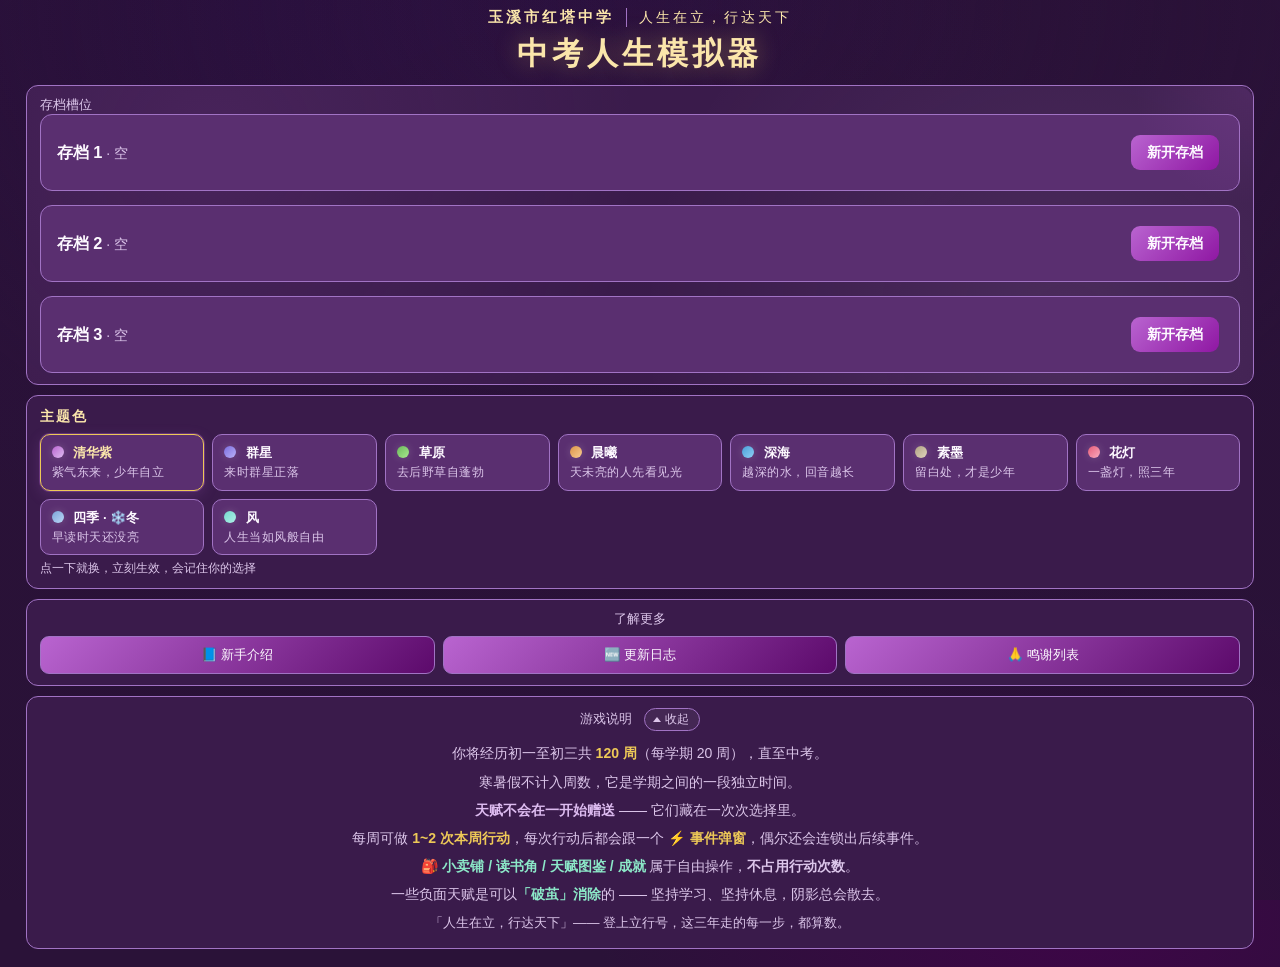
==== index.html @ 7a3316e2 "Add files via upload" ====
<!DOCTYPE html>
<html lang="zh-CN">

<head>
  <meta charset="UTF-8">
  <meta name="viewport" content="width=device-width, initial-scale=1.0">
  <title>中考人生模拟器 · 玉溪市红塔中学</title>

  <!-- ============================================================
       样式：按层拆分，改外观只动这里
       ============================================================ -->
  <link rel="stylesheet" href="css/01-base.css">
  <link rel="stylesheet" href="css/02-components.css">
  <link rel="stylesheet" href="css/03-modal.css">
  <link rel="stylesheet" href="css/04-theme.css">
  <link rel="stylesheet" href="css/05-mood.css">
</head>

<body>
    <!-- 主题呼吸光晕：每套主题周期不同，见 css/04-theme.css -->
    <div class="theme-breath" aria-hidden="true"></div>
<!-- ============================================================
     页面骨架：这里只有 div 的"位置"，不含任何玩法逻辑。
     想改布局就改这里；想改内容请去 js/ 下的 data-*.js。
     ============================================================ -->
  <div id="startScreen" class="screen">
    <div class="school-brand" id="schoolBrand"></div>
    <h1 data-i18n="app.title">中考人生模拟器</h1>

    <div class="card premium-bg" style="position:relative;overflow:hidden">
      <div class="ink-decoration"></div>
      <div class="tag-title" id="slotsLabel">存档槽位</div>
      <div class="slots" id="slotList"></div>
    </div>

    <!-- ============================================================
         设置：主题色（点一下就换，立刻生效，并写进本地设置）
         ============================================================ -->
    <div class="card" id="settingsCard">
      <div class="setrow">
        <span class="setlabel" id="themeLabel">主题色</span>
      </div>
      <div class="themelist" id="themeList"></div>
      <div style="color:var(--dim);font-size:.76rem;margin-top:6px" id="themeHint"></div>
    </div>

    <div class="card" style="text-align:center">
      <div class="tag-title" style="margin-bottom:8px" id="moreLabel">了解更多</div>
      <div class="docbtns">
        <button class="btn" id="btnGuide" onclick="openDocLive('guide')">📘 新手介绍</button>
        <button class="btn" id="btnChangelog" onclick="openDocLive('changelog')">🆕 更新日志</button>
        <button class="btn" id="btnCredits" onclick="openDocLive('credits')">🙏 鸣谢列表</button>
      </div>
    </div>

    <div class="card" style="text-align:center">
      <div class="tag-title" style="margin-bottom:8px">
        <span id="aboutLabel">游戏说明</span>
        <button class="about-toggle" id="btnAboutToggle" type="button" aria-expanded="true">收起</button>
      </div>
      <p style="color:var(--dim);font-size:.9rem;line-height:2" id="aboutBody"></p>
    </div>
  </div>

  <div id="gameScreen" class="screen hidden">
    <header class="topline">
      <div class="weekpill"><b id="hudGrade">初一</b> · <span id="hudWeekText">第 0 周</span> · <span id="hudTerm"></span></div>
      <div class="evpill" id="actPill">🎯 <span class="nowrap" id="actLabel">本周行动</span> <b id="actNow">0</b>/<b id="actMax">0</b></div>
      <div class="evpill" id="evPill">⚡ <span class="nowrap" id="evLabel">事件</span>
        <span class="dots" id="evDots"></span>
      </div>
      <div class="timepill" id="timePill">📅 <span id="hudTime">—</span></div>
      <div class="clubpill hidden" id="clubPill">🎪 <span id="hudClub">—</span></div>
      <div class="topbtns">
        <button class="btn" id="btnShop" onclick="openShop()">🏪 小卖铺</button>
        <button class="btn" id="btnTalentBook" onclick="openTalentBook()">📖 天赋图鉴</button>
        <button class="btn" id="btnAch" onclick="openAch()">🏆 成就</button>
        <button class="btn" id="btnTheme" onclick="openThemePicker()">🎨 主题</button>
        <button class="btn" id="btnSave" onclick="saveGame(true)">💾 保存</button>
        <button class="btn" id="btnHome" onclick="toStart()">🏠 主菜单</button>
      </div>
    </header>
    <div id="hud">
      <!-- 左栏：状态。天赋与道具、各科与成绩各自合并进一张卡，少滚一半屏幕 -->
      <div class="sidecol">
        <div class="card" id="statPanel"></div>
        <div class="card">
          <div class="tag-title"><span id="talentLabel">天赋</span>(<span id="talentCount">0</span>) <span
              style="color:var(--dim);font-size:.7rem" id="talentHint">点击看详情</span></div>
          <div id="talentPanel" style="margin-top:4px;line-height:1.7"></div>
          <div class="tag-title" style="margin-top:6px"><span id="itemLabel">道具</span>(<span id="itemCount">0</span>)</div>
          <div id="itemPanel" style="margin-top:4px;line-height:1.7"></div>
        </div>
        <!-- 学科分数板块已移除：各科只在考试事件里出现。
             综合学力 / 最近考试 / 年级排名三行留在下面这张卡里。 -->
        <div class="card">
          <div class="tag-title" id="scoreLabel">成绩</div>
          <div style="margin-top:4px;line-height:1.7;font-size:.85rem">
            <span id="lastExamLabel">最近考试</span>:<b id="lastExam" style="color:var(--blue)">—</b><br>
            <span id="rankLabel">年级排名(估)</span>:<b id="rankNow" style="color:var(--green)">—</b>
          </div>
        </div>
      </div>
      <!-- 右栏：日志 + 本周行动 -->
      <div class="maincol">
        <div class="log" id="log"></div>
        <div class="opts" id="actionPanel"></div>
      </div>
    </div>
  </div>

  <div id="modalMask" class="modal-mask hidden">
    <div class="modal" id="modalBox">
      <span class="close-x" id="modalCloseX" onclick="closeModal()" style="display:none">×</span>
      <h2><span id="modalTitle"></span><span class="pop-badge" id="modalBadge" style="display:none"></span></h2>
      <div class="popup-media" id="modalMedia" style="display:none"></div>
      <div class="body" id="modalBody"></div>
      <div id="modalOpts" style="margin-top:10px;text-align:center"></div>
    </div>
  </div>
  <div id="toastBox"></div>

  <!-- ============================================================
       脚本：按数字顺序加载，不要调换顺序。
       01-12 是"内容层"（可以改），13-19 是"引擎层"（一般不动）。
       ============================================================ -->
  <!-- 工具层：数值、属性、日志 -->
  <script src="js/00-docs.js"></script>
  <!-- 文档实时更新：改完 docs/*.md 立刻能在游戏里看到 -->
  <script src="js/00b-docs-live.js"></script>
  <script src="js/01-utils.js"></script>
  <!-- 文案集中层：界面文案都走 L("key")，方便将来接回双语 -->
  <script src="js/01b-i18n.js"></script>
  <!-- 配置层：学校特色与玩法参数 -->
  <script src="js/02-config.js"></script>
  <!-- 主题层：多套配色与主菜单切换 -->
  <script src="js/02c-themes.js"></script>
  <script src="js/02b-time.js"></script>
  <!-- 天赋表 -->
  <script src="js/03-data-talents.js"></script>
  <!-- 亲情与家庭称呼（单亲家庭不再一会爸一会妈） -->
  <script src="js/03c-family.js"></script>
  <!-- 界面层：氛围特效（压力红雾 / 心态灰暗 …） -->
  <script src="js/03b-mood.js"></script>
  <!-- 科目表 -->
  <script src="js/04-data-subjects.js"></script>
  <!-- 小卖铺道具 -->
  <script src="js/05-data-shop.js"></script>
  <!-- 读书角书目 -->
  <script src="js/06-data-books.js"></script>
  <!-- 随机事件表 -->
  <script src="js/07-data-events.js"></script>
  <!-- 学校专属事件 -->
  <script src="js/08-data-events-school.js"></script>
  <!-- 运动锻炼的事件链 -->
  <script src="js/05c-data-sport.js"></script>
  <!-- 做题题库与出题逻辑 -->
  <script src="js/05d-data-quiz.js"></script>
  <!-- 寒暑假：学期之间的独立阶段，不占周数 -->
  <script src="js/05e-data-vacation.js"></script>
  <script src="js/05f-data-travel.js"></script>
  <script src="js/05b-data-clubs.js"></script>
  <!-- 固定事件与假期副本 -->
  <script src="js/09-data-fixed.js"></script>
  <!-- 成就表 -->
  <script src="js/10-data-achievements.js"></script>
  <!-- 结局表 -->
  <script src="js/11-data-endings.js"></script>
  <!-- 破茧 · 负面天赋消除表 -->
  <script src="js/12-data-cures.js"></script>
  <!-- 中文指令解释器（让不会编程也能写内容） -->
  <script src="js/13-engine-effects.js"></script>
  <!-- 天赋管理引擎 -->
  <script src="js/14-engine-talent.js"></script>
  <!-- 数值结算引擎 -->
  <script src="js/15-engine-study.js"></script>
  <!-- 主循环引擎 -->
  <script src="js/16-flow.js"></script>
  <!-- 界面与弹窗 -->
  <script src="js/17-ui.js"></script>
  <!-- 本地存档 -->
  <script src="js/18-save.js"></script>
  <!-- 启动入口 -->
  <script src="js/19-boot.js"></script>
</body>

</html>
---- css/01-base.css ----
/* ============================================================
 * 基础层：配色变量、全局重置、背景、标题
 * ------------------------------------------------------------
 * 这一层只负责"长什么样"，不涉及任何玩法逻辑。
 * 想换配色、字号、动画，改这里即可。
 * ============================================================ */

    /* 主题色：清华紫 #660874
     * ------------------------------------------------------------
     * 品牌色本身很深，直接当文字色会看不清，所以拆成两支：
     *   --brand  清华紫本体，用于按钮底、渐变、卡片背景
     *   --purple 提亮后的紫，用于标题/边框/图标等需要看清的地方
     * 想换配色只改这一段，全局生效。
     */
    :root {
      --brand: #660874;       /* 清华紫（品牌主色） */
      --brand-deep: #3d0647;
      --brand-lite: #8a2b9c;

      --purple: #c08ae8;      /* 提亮紫 · 标题/边框/强调文字 */
      --purple2: #9c4dcc;
      --gold: #d7b45a;        /* 点缀金（徽章/进度条） */
      --gold-soft: #f0d488;   /* 亮金（标题发光） */

      --bg: #120a18;
      --panel: #1e1029;
      --panel2: #2a1638;
      --line: #4a2760;
      --txt: #f2ecf7;
      --dim: #bda9cd;
      --green: #7ee0c0;
      --red: #ff7aa2;
      --blue: #a86ddb;

      /* 发光色的 rgb 三元组：写成 rgb 才能在 rgba() 里调透明度。
         这三组由 js/02c-themes.js 按主题覆盖，不要在这里改。 */
      --glow: 156, 77, 204;
      --glow2: 192, 138, 232;
      --brand-rgb: 102, 8, 116;

      /* 没有背景图时用的纯 CSS 渐变（主题自带） */
      --bg-grad: none;
      --bg-image: none;
      --bg-opacity: 0.26;
      --bg-overlay: rgba(18, 10, 24, .82);
    }

    /* ============================================================
     * 屏幕自适应：根字号随视口宽度线性变化
     * ------------------------------------------------------------
     * 全站尺寸都用 rem，所以只改这一个数，按钮 / 卡片 / 间距
     * 会整整齐齐地一起放大缩小 —— 不会出现"大屏上字小得像蚂蚁"
     * 或"小笔记本上按钮顶出屏幕"的情况。
     *   1024 宽 → 约 14.3px　1280 宽 → 约 15.1px　1920 宽 → 约 17px
     * 想整体更大/更小，调下面这行即可。
     * ============================================================ */
    html {
      font-size: clamp(13px, calc(11px + 0.36vw), 18px)
    }

    /* 矮屏（1366×768 这类笔记本）：字号再收一档，换垂直空间 */
    @media(max-height:820px) {
      html {
        font-size: clamp(12.5px, calc(10.5px + 0.26vw), 15px)
      }
    }

    * {
      box-sizing: border-box;
      margin: 0;
      padding: 0
    }

    body {
      /* 主题渐变 + 兜底深色，两者叠着用，主题没配渐变也不会白屏 */
      background: var(--bg-grad, none), var(--bg);
      background-color: var(--bg);
      color: var(--txt);
      font-family: "PingFang SC", "Microsoft YaHei", sans-serif;
      font-size: .92rem;
      min-height: 100vh;
      padding: clamp(8px, 0.9vh, 14px)
    }

    /* 内容宽度：小屏跟着缩，大屏最多铺到 1280px 而不是一条 960 的窄带 */
    .screen {
      width: min(1280px, 96vw);
      margin: 0 auto
    }

    /* ============================================================
     * 主菜单在矮屏上收紧
     * ------------------------------------------------------------
     * 主菜单是长页面，允许滚动；但 1366×768 这类笔记本上
     * 我们希望它尽量一屏装得下，少滚一点是一点。
     * 这里把标题、卡片内边距、行高一并压一档，约能省 120~200px。
     * ============================================================ */
    @media(max-height:820px) {
      #startScreen h1 {
        font-size: 1.5rem;
        margin: 2px 0
      }

      #startScreen .sub {
        font-size: .8rem;
        margin-bottom: 4px
      }

      #startScreen .card {
        padding: 8px 10px;
        margin-bottom: 6px
      }

      #startScreen .slots {
        gap: 5px
      }

      #startScreen .docbtns {
        gap: 5px
      }

      #startScreen .docbtns .btn {
        padding: 5px 10px;
        font-size: .82rem
      }

      #startScreen #aboutBody {
        font-size: .8rem !important;
        line-height: 1.6 !important
      }

      #startScreen .themelist {
        gap: 5px
      }
    }

    /* 极矮屏（≤680）：「游戏说明」默认收起，但绝不彻底消失。
     * 以前这里直接 display:none，矮屏上玩家就完全看不到说明了 ——
     * 现在改成默认折叠，点一下「展开」照样能看。 */
    @media(max-height:680px) {
      #startScreen #aboutBody.collapsed {
        display: none
      }

      #startScreen h1 {
        font-size: 1.3rem
      }

      .school-brand {
        display: none
      }
    }

    /* ============================================================
     * 游戏屏：整屏自适应，一屏装下所有东西
     * ------------------------------------------------------------
     * 用 flex 撑满视口高度，日志区吃掉剩余空间（flex:1），
     * 行动面板保持自身高度。这样 768 高的笔记本和 1440 高的
     * 大屏看到的都是"不用滚的完整界面"，只是日志区高矮不同。
     * ============================================================ */
    #gameScreen {
      height: calc(100vh - 2 * clamp(8px, 0.9vh, 14px));
      height: calc(100dvh - 2 * clamp(8px, 0.9vh, 14px));
      display: flex;
      flex-direction: column;
      min-height: 0
    }

    /* 窄屏 / 矮屏：放弃"一屏装下"，回到自然滚动（不然内容会被压扁） */
    @media(max-width:760px),
    (max-height:560px) {
      #gameScreen {
        height: auto;
        min-height: calc(100vh - 2 * clamp(8px, 0.9vh, 14px))
      }
    }

    h1 {
      font-size: 2rem;
      letter-spacing: 4px;
      text-align: center;
      color: var(--gold-soft);
      text-shadow: 0 0 24px rgba(215, 180, 90, .45);
      animation: titleGlow 3s ease-in-out infinite alternate
    }

    @keyframes titleGlow {
      from {
        text-shadow: 0 0 24px rgba(215, 180, 90, .45)
      }

      to {
        text-shadow: 0 0 40px rgba(240, 212, 136, .85)
      }
    }

    .sub {
      text-align: center;
      color: var(--dim);
      margin: 6px 0 14px
    }

/* ==================================================================
 * 「游戏说明」的展开 / 收起
 * ------------------------------------------------------------------
 * 标题右侧的一枚小胶囊：一枚会转向的箭头 + 一个词。
 *   展开时 → 箭头朝上，写「收起」
 *   收起时 → 箭头朝下，写「展开」
 * 矮屏（≤680 高）默认收起，但按钮一直在，点一下就能看到说明。
 * ================================================================== */

.about-toggle {
  display: inline-flex;
  align-items: center;
  gap: 4px;
  margin-left: 8px;
  padding: 2px 10px 2px 8px;
  font-size: .74rem;
  line-height: 1.5;
  font-family: inherit;
  color: var(--glow2, #c9a3e0);
  background: rgba(255, 255, 255, .05);
  border: 1px solid var(--line);
  border-radius: 999px;
  cursor: pointer;
  vertical-align: middle;
  white-space: nowrap;
  transition: background .18s ease, border-color .18s ease, color .18s ease
}

.about-toggle:hover {
  background: rgba(255, 255, 255, .12);
  border-color: var(--glow2, #c9a3e0)
}

.about-toggle:active {transform: translateY(1px)}

/* 箭头：默认朝下（收起态），展开时转 180° 朝上 */
.about-toggle .chev {
  width: 0;
  height: 0;
  border-left: 4px solid transparent;
  border-right: 4px solid transparent;
  border-top: 5px solid currentColor;
  transition: transform .28s cubic-bezier(.34, 1.4, .64, 1)
}

.about-toggle.is-open .chev {transform: rotate(180deg)}

@media(prefers-reduced-motion: reduce) {
  .about-toggle .chev {transition: none}
}
---- css/02-components.css ----
/* ============================================================
 * 组件层：按钮、卡片、属性条、徽章、日志、行动面板
 * ------------------------------------------------------------
 * 这一层只负责"长什么样"，不涉及任何玩法逻辑。
 * 想换配色、字号、动画，改这里即可。
 * ============================================================ */

    .btn {
      display: inline-block;
      background: linear-gradient(135deg, var(--brand-lite), var(--brand-deep));
      border: 1px solid var(--line);
      color: var(--txt);
      padding: 8px 16px;
      border-radius: 9px;
      font-size: .92rem;
      cursor: pointer;
      transition: box-shadow .2s ease, border-color .2s ease, filter .2s ease, background .2s ease;
      margin: 4px;
      position: relative;
      overflow: hidden
    }

    .btn::before {
      content: "";
      position: absolute;
      top: 0;
      left: -100%;
      width: 100%;
      height: 100%;
      background: linear-gradient(90deg, transparent, rgba(var(--glow2), .2), transparent);
      transition: left .4s ease
    }

    .btn:not(:disabled):hover::before {
      left: 100%
    }

    .btn::after {
      content: "";
      position: absolute;
      inset: 0;
      border-radius: inherit;
      pointer-events: none;
      box-shadow: 0 0 0 0 rgba(var(--glow), 0);
      transition: box-shadow .22s ease
    }

    .btn:not(:disabled):hover::after {
      box-shadow: 0 0 0 2px rgba(var(--glow), .5), 0 8px 22px rgba(var(--glow), .32)
    }

    .btn:not(:disabled):hover {
      filter: brightness(1.14);
      border-color: var(--purple)
    }

    .btn.primary {
      background: linear-gradient(135deg, var(--brand-lite), var(--brand));
      border: none;
      font-weight: bold
    }

    .btn.green {
      background: linear-gradient(135deg, #7ee0c0, #3aa88a);
      border: none
    }

    .btn:disabled {
      opacity: .4;
      cursor: not-allowed;
      filter: none
    }

    .btn:disabled::after {
      display: none
    }

    .btn:disabled:hover {
      filter: none;
      border-color: var(--line);
      box-shadow: none
    }

    .btn:disabled.green {
      filter: grayscale(.7)
    }

    .card {
      background: var(--panel);
      border: 1px solid var(--line);
      border-radius: 12px;
      padding: 11px 13px;
      margin: 0;
      animation: fadeInUp .4s ease both
    }

    /* 开始界面（主菜单）是单列长页面，卡片之间需要留白 */
    #startScreen .card {
      margin: 10px 0
    }

    @keyframes fadeInUp {
      from {
        opacity: 0;
        transform: translateY(12px)
      }

      to {
        opacity: 1;
        transform: none
      }
    }

    .slots {
      display: grid;
      gap: 14px
    }

    .slot {
      background: var(--panel2);
      border: 1px solid var(--line);
      border-radius: 12px;
      padding: 16px;
      display: flex;
      justify-content: space-between;
      align-items: center;
      gap: 10px;
      flex-wrap: wrap;
      transition: all .2s ease
    }

    .slot:hover {
      border-color: var(--purple);
      box-shadow: 0 4px 16px rgba(var(--glow), .2)
    }

    .slot .info {
      font-size: .9rem;
      color: var(--dim);
      line-height: 1.7
    }

    .slot .info b {
      color: var(--txt);
      font-size: 1.05rem
    }

    .hidden {
      display: none !important
    }

    /* 主区：左栏宽度随视口变化（小屏 210 / 大屏 280），
     * 并用 min-height:0 允许内部滚动 —— 否则 flex 子项会被内容撑破。 */
    #hud {
      display: grid;
      grid-template-columns: clamp(210px, 21vw, 280px) 1fr;
      gap: 10px;
      align-items: stretch;
      flex: 1 1 auto;
      min-height: 0
    }

    /* 左栏：状态卡片竖排，间距统一收紧；内容超高时自己滚 */
    .sidecol {
      display: grid;
      grid-template-rows: auto auto 1fr;
      gap: 8px;
      min-height: 0;
      overflow-y: auto
    }

    /* 右栏：日志吃掉剩余高度，行动面板保持自身高度 */
    .maincol {
      display: grid;
      grid-template-rows: 1fr auto;
      gap: 8px;
      min-height: 0
    }

    @media(max-width:760px) {
      #hud {
        grid-template-columns: 1fr;
        grid-template-rows: auto 1fr
      }

      .sidecol {
        grid-template-rows: none;
        overflow: visible
      }
    }

    /* 假期期间顶栏的「❄️ 寒假 / 🌞 暑假」—— 这时不显示第几周 */
    .weekpill .vac-pill {
      color: var(--gold-soft);
      font-weight: bold
    }

    .stat {
      margin: 6px 0;
      font-size: .9rem
    }

    .stat .bar {
      height: 8px;
      background: #11152e;
      border-radius: 4px;
      overflow: hidden;
      margin-top: 3px
    }

    .stat .bar i {
      display: block;
      height: 100%;
      border-radius: 4px;
      transition: width .6s cubic-bezier(.4, 0, .2, 1)
    }

    .badge {
      display: inline-block;
      padding: 2px 8px;
      border-radius: 6px;
      font-size: .78rem;
      margin: 2px;
      border: 1px solid var(--line);
      transition: all .2s ease;
      cursor: pointer
    }

    .badge:hover {
      box-shadow: 0 0 12px rgba(var(--glow), .5);
      border-color: var(--purple);
      filter: brightness(1.2)
    }

    .c1 {
      color: #a99fd4
    }

    .c2 {
      color: #7ee0c0
    }

    .c3 {
      color: var(--purple)
    }

    .c4 {
      color: #c9a7ff
    }

    .c5 {
      color: #ffb4d1
    }

    .c6 {
      color: var(--gold-soft);
      text-shadow: 0 0 8px rgba(var(--glow2), .6)
    }

    .c7 {
      color: #ffb86b;
      text-shadow: 0 0 10px rgba(255, 184, 107, .7)
    }

    /* 日志区：吃掉剩余高度，内部滚动，页面整体不会被日志撑长。
     * min-height 保证矮屏上也不会被压成一条缝。 */
    .log {
      height: auto;
      min-height: 120px;
      max-height: 46vh;
      overflow-y: auto;
      background: #0b0818;
      border: 1px solid var(--line);
      border-radius: 12px;
      padding: 10px 12px;
      font-size: .86rem;
      line-height: 1.6
    }

    .log .week-head {
      color: var(--gold);
      font-weight: bold;
      border-top: 1px dashed var(--line);
      padding-top: 4px;
      margin-top: 4px;
      animation: fadeInUp .5s ease both
    }

    .log .good {
      color: var(--green)
    }

    .log .bad {
      color: var(--red)
    }

    .log .sys {
      color: var(--blue)
    }

    .log .talent {
      color: var(--purple)
    }

    .log .exam {
      color: var(--gold)
    }

    .log .ach {
      color: #ffb86b;
      font-weight: bold
    }

    .log>div {
      animation: fadeInUp .3s ease both
    }

    .opts {
      display: grid;
      gap: 6px;
      margin-top: 6px
    }

    .opts .btn {
      text-align: left
    }

    /* ============================================================
     * 界面瘦身（紧凑布局）
     * ------------------------------------------------------------
     * 这几段是专门为"少滚滚轮"加的：
     *   .statgrid  属性栏两列，进度条变细
     *   .actgrid   行动按钮单列（六选一竖排，不再显得空泛）
     *   .subjtoggle 学科栏默认折叠
     * 想恢复原来的宽松版式，把这几段整块删掉即可。
     * ============================================================ */

    .statgrid {
      display: grid;
      grid-template-columns: 1fr 1fr;
      gap: 4px 10px
    }

    .stat.compact {
      margin: 1px 0;
      font-size: .78rem
    }

    .stat.compact .bar {
      height: 4px;
      margin-top: 1px
    }

    /* 属性名 + 档位文字一行，档位靠右 */
    .stathead {
      display: flex;
      justify-content: space-between;
      align-items: baseline;
      gap: 4px
    }

    .stathead .num {
      color: var(--gold)
    }

    /* 档位文字：t0 最糟 → t4 最好（压力由 JS 反向传 tone，配色自动对调）
     *
     * ★ 注意：这里只给 color，绝不能给 background。
     *   以前文字和背景用了同一个颜色，等于"红字画在红方块上"，
     *   结果整块变成纯色方块，档位文字完全看不见。
     *   刻度条的填充色由下面 .segbar i.on 单独负责。
     */
    .stathead .lv {
      font-size: .74rem;
      letter-spacing: .5px;
      white-space: nowrap;
      background: none;
      padding: 0 2px;
      border-radius: 3px
    }

    .stathead .lv.t0 {color: var(--red)}

    .stathead .lv.t1 {color: #ffb86b}

    .stathead .lv.t2 {color: var(--gold)}

    .stathead .lv.t3 {color: #b9e37a}

    .stathead .lv.t4 {color: var(--green)}

    /* 刻度条的填充色：只画在 segbar 的格子上 */
    .segbar.t0 i.on {background: var(--red)}

    .segbar.t1 i.on {background: #ffb86b}

    .segbar.t2 i.on {background: var(--gold)}

    .segbar.t3 i.on {background: #b9e37a}

    .segbar.t4 i.on {background: var(--green)}

    /* 五格刻度条：只暴露"第几档"，不暴露精确数值 */
    .segbar {
      display: grid;
      grid-template-columns: repeat(5, 1fr);
      gap: 2px;
      margin-top: 3px
    }

    .segbar i {
      display: block;
      height: 5px;
      border-radius: 2px;
      background: #11152e;
      transition: background .5s ease
    }

    /* 行动按钮：单列竖排。每一行只占一行高，六行也不会把屏幕顶下去 */
    .actgrid {
      display: grid;
      grid-template-columns: 1fr;
      gap: 5px;
      margin-top: 5px
    }

    .actgrid .btn {
      margin: 0;
      padding: 7px 12px;
      font-size: .9rem;
      text-align: left;
      line-height: 1.35
    }

    .actgrid .btn small {
      display: block;
      color: #c8d0f0;
      font-size: .74rem;
      margin-top: 1px
    }

    @media(max-width:420px) {
      .statgrid {
        grid-template-columns: 1fr
      }
    }

    @media(max-width:760px) {
      .log {
        max-height: 40vh
      }
    }

    /* ============================================================
     * 顶栏时间胶囊 / 社团胶囊
     * ============================================================ */

    .timepill,
    .clubpill {
      display: inline-flex;
      align-items: center;
      gap: 4px;
      padding: 4px 12px;
      border-radius: 999px;
      font-size: .78rem;
      background: var(--panel2);
      border: 1px solid var(--line);
      color: var(--dim);
      white-space: nowrap
    }

    .timepill b,
    .clubpill b {
      color: var(--gold)
    }

    .clubpill {
      background: linear-gradient(135deg, rgba(var(--brand-rgb), .5), var(--panel2));
      border-color: var(--purple);
      color: var(--txt)
    }

    .clubpill b {
      color: var(--gold-soft)
    }

    /* 主菜单三个文档按钮 */
    .docbtns {
      display: flex;
      gap: 8px;
      justify-content: center;
      flex-wrap: wrap
    }

    .docbtns .btn {
      flex: 1 1 30%;
      min-width: 120px;
      margin: 0;
      padding: 9px 6px;
      font-size: .85rem
    }

    /* ============================================================
     * Markdown 文档弹窗
     * ============================================================ */

    /* ★ v1.1 收紧：文档弹窗以前被拉得很长，
     *   一半是因为段间距和行高都偏大，一半是因为
     *   guide.md 里几乎每句话之间都有空行（每句一个 <p>）。
     *   这里把间距压到"看着是一段话"的程度，而不是段与段之间空一大块。 */
    /* ★ 关键修复：弹窗正文是 white-space: pre-wrap（为了保留事件文案里的手动换行），
     *   但 Markdown 渲染出来的 HTML 每个标签之间都有一个 "\n"，
     *   被 pre-wrap 一渲染就成了真实空行 —— 每两个元素之间凭空多出一行，
     *   整篇文档被拉长一大截。这里把文档区改回 normal。 */
    .markdown {
      line-height: 1.45;
      font-size: .85rem;
      white-space: normal
    }

    .markdown h2 {
      font-size: .98rem;
      color: var(--gold-soft);
      margin: 2px 0 4px;
      padding-bottom: 2px;
      border-bottom: 1px solid var(--line)
    }

    .markdown h2:first-child {
      margin-top: 0
    }

    .markdown h3 {
      font-size: .9rem;
      color: var(--purple);
      margin: 6px 0 2px
    }

    .markdown h4 {
      font-size: .85rem;
      color: var(--txt);
      margin: 5px 0 1px
    }

    .markdown p {
      margin: 1px 0;
      color: var(--txt)
    }

    /* 相邻段落之间留一点点呼吸，但不再是"空一行" */
    .markdown p + p {
      margin-top: 2px
    }

    .markdown ul {
      margin: 2px 0 2px 16px
    }

    .markdown li {
      margin: 0 0
    }

    .markdown blockquote {
      margin: 4px 0;
      padding: 4px 8px;
      line-height: 1.45;
      border-left: 3px solid var(--gold);
      background: rgba(215, 180, 90, .07);
      color: var(--gold-soft);
      border-radius: 0 8px 8px 0
    }

    .markdown code {
      background: var(--panel2);
      padding: 1px 5px;
      border-radius: 4px;
      font-size: .8rem;
      color: var(--green)
    }

    .markdown hr.mdhr {
      border: 0;
      border-top: 1px dashed var(--line);
      margin: 5px 0
    }

    .markdown table.mdtable {
      width: 100%;
      border-collapse: collapse;
      margin: 6px 0;
      font-size: .8rem
    }

    .markdown .mdtable th {
      background: var(--panel2);
      color: var(--gold-soft);
      padding: 4px 6px;
      text-align: left;
      border: 1px solid var(--line)
    }

    .markdown .mdtable td {
      padding: 4px 6px;
      border: 1px solid var(--line);
      color: var(--txt)
    }

    .markdown .mdtable tr:nth-child(even) td {
      background: rgba(255, 255, 255, .02)
    }

    /* ============================================================
     * 隐藏滚动条（视觉干净，但仍能正常滚动）
     * ------------------------------------------------------------
     * 开关在 js/02-config.js 的 ui.hideScrollbar（默认开）。
     * 想恢复滚动条，把那一项改成 false 即可，不用动这里。
     * ============================================================ */

    /* Chrome / Edge / Safari */
    body.no-scrollbar ::-webkit-scrollbar,
    body.no-scrollbar *::-webkit-scrollbar {
      width: 0;
      height: 0;
      background: transparent
    }

    body.no-scrollbar ::-webkit-scrollbar-thumb,
    body.no-scrollbar *::-webkit-scrollbar-thumb {
      background: transparent;
      border: 0
    }

    body.no-scrollbar ::-webkit-scrollbar-track,
    body.no-scrollbar *::-webkit-scrollbar-track {
      background: transparent
    }

    /* Firefox / 旧 Edge */
    body.no-scrollbar,
    html.no-scrollbar,
    body.no-scrollbar *,
    html.no-scrollbar * {
      scrollbar-width: none;
      -ms-overflow-style: none
    }

    /* 页面级滚动条（归 html 管） */
    html.no-scrollbar::-webkit-scrollbar,
    body.no-scrollbar::-webkit-scrollbar {
      width: 0;
      height: 0;
      background: transparent
    }

    /* ============================================================
     * 滚动提示：内容没看完时，底部一道渐隐
     * ------------------------------------------------------------
     * 隐藏滚动条后玩家可能不知道下面还有内容，
     * 用一道很淡的渐变暗示。开关：ui.scrollHint
     * ============================================================ */

    .scrollfade {
      position: relative
    }

    body.scroll-hint .scrollfade::after {
      content: "";
      position: absolute;
      left: 0;
      right: 0;
      bottom: 0;
      height: 26px;
      pointer-events: none;
      background: linear-gradient(to bottom, rgba(11, 8, 24, 0), rgba(11, 8, 24, .92));
      border-radius: 0 0 12px 12px;
      z-index: 2
    }

    body.scroll-hint .modal .scrollfade::after {
      background: linear-gradient(to bottom, rgba(20, 14, 38, 0), rgba(20, 14, 38, .95))
    }

    /* 已经滚到底就把渐隐去掉（由 JS 打上 .at-end） */
    body.scroll-hint .scrollfade.at-end::after {
      opacity: 0;
      transition: opacity .2s ease
    }

    /* ============================================================
     * 矮屏（1366×768 这类笔记本）：收紧垂直节奏
     * ------------------------------------------------------------
     * 顶栏和卡片的内边距压一档，把省下的高度让给日志与行动面板。
     * ============================================================ */
    @media(max-height:820px) {
      .topline {
        gap: 4px;
        margin-bottom: 6px
      }

      .topline .btn {
        padding: 5px 10px;
        margin: 2px
      }

      .card {
        padding: 8px 10px
      }

      .actgrid .btn {
        padding: 6px 10px
      }
    }
---- css/03-modal.css ----
/* ============================================================
 * 弹窗层：模态框、天赋详情、飘字、提示条、成就格
 * ------------------------------------------------------------
 * 这一层只负责"长什么样"，不涉及任何玩法逻辑。
 * 想换配色、字号、动画，改这里即可。
 * ============================================================ */

    .modal-mask {
      position: fixed;
      inset: 0;
      background: rgba(5, 3, 15, .8);
      display: flex;
      align-items: center;
      justify-content: center;
      z-index: 50;
      animation: maskIn .25s ease
    }

    @keyframes maskIn {
      from {
        opacity: 0
      }

      to {
        opacity: 1
      }
    }

    /* 弹窗本身不滚动，只有内部 .body 滚动。
     * 这样右上角的 × 永远固定在弹窗顶部，滚到哪都能点到。 */
    .modal {
      background: var(--panel);
      border: 1px solid var(--purple);
      border-radius: 14px;
      max-width: 480px;
      width: 92%;
      padding: 14px 16px;
      box-shadow: 0 0 60px rgba(var(--glow), .25);
      max-height: 86vh;
      display: flex;
      flex-direction: column;
      overflow: hidden;
      animation: pop .3s ease;
      position: relative
    }

    .modal.talent-modal {
      max-width: 430px;
      padding: 12px 14px
    }

    .modal.talent-modal .body {
      font-size: .85rem;
      line-height: 1.6
    }

    .talent-header {
      display: flex;
      align-items: center;
      justify-content: space-between;
      gap: 8px;
      margin-bottom: 8px;
      padding-bottom: 8px;
      border-bottom: 1px dashed var(--line)
    }

    .talent-header .talent-name {
      font-size: 1.05rem;
      font-weight: bold;
      letter-spacing: .5px
    }

    .talent-header .talent-lv {
      font-size: .72rem;
      padding: 2px 8px;
      border-radius: 999px;
      border: 1px solid currentColor
    }

    .talent-poem {
      font-style: italic;
      color: var(--dim);
      text-align: center;
      margin-bottom: 8px;
      font-size: .78rem;
      line-height: 1.5
    }

    .talent-section {
      background: var(--panel2);
      border: 1px solid var(--line);
      border-radius: 8px;
      padding: 5px 9px;
      margin-bottom: 5px
    }

    .talent-section .label {
      font-size: .68rem;
      color: var(--dim);
      margin-bottom: 1px;
      letter-spacing: .5px
    }

    .talent-section .value {
      font-size: .78rem;
      color: var(--txt);
      line-height: 1.4
    }

    .talent-section.inc .value {
      color: var(--red);
      font-size: .72rem
    }

    .talent-row {
      display: grid;
      grid-template-columns: 1fr 1fr;
      gap: 5px;
      margin-bottom: 5px
    }

    .talent-row .talent-section {
      margin-bottom: 0
    }

    /* 关闭按钮：用 sticky 而不是 absolute —— 内容再长，
     * 滚动到哪它都跟着，不会被顶上去看不见。 */
    .modal .close-x {
      position: absolute;
      top: 7px;
      right: 10px;
      padding: 1px 7px;
      z-index: 5;
      font-size: 1.3rem;
      cursor: pointer;
      color: var(--dim);
      background: var(--panel2);
      border: 1px solid var(--line);
      border-radius: 10px;
      transition: all .2s ease;
      line-height: 1.2;
      user-select: none
    }

    .modal .close-x:hover {
      color: var(--red);
      border-color: var(--red)
    }

    /* 弹窗内容区限制最大高度，内部滚动，页面不会被撑得很长 */
    .modal .body {
      flex: 1 1 auto;
      min-height: 0;
      max-height: 62vh;
      overflow-y: auto;
      overscroll-behavior: contain
    }

    /* 内容没看完时底部渐隐，暗示"下面还有"（滚动条被隐藏了，需要这个提示） */
    body.scroll-hint .modal .body.fade {
      -webkit-mask-image: linear-gradient(to bottom, #000 calc(100% - 24px), transparent 100%);
      mask-image: linear-gradient(to bottom, #000 calc(100% - 24px), transparent 100%)
    }

    /* 已经到底部（或内容根本没超）就不加渐隐 */
    body.scroll-hint .modal .body.at-end {
      -webkit-mask-image: none;
      mask-image: none
    }

    @keyframes pop {
      from {
        transform: scale(.85);
        opacity: 0
      }

      to {
        transform: scale(1);
        opacity: 1
      }
    }

    .modal h2 {
      color: var(--purple);
      margin-bottom: 6px;
      font-size: 1.05rem;
      padding-right: 28px;
      line-height: 1.35
    }

    .modal .body {
      line-height: 1.55;
      color: var(--txt);
      white-space: pre-wrap;
      font-size: .88rem
    }

    /* 弹窗正文里手写的 line-height:2 一律压到 1.55，避免大段空白 */
    .modal .body [style*="line-height:2"],
    .modal .body [style*="line-height: 2"],
    .modal .body [style*="line-height:2.2"],
    .modal .body [style*="line-height:2.4"] {
      line-height: 1.55 !important
    }

    .tag-title {
      font-size: .82rem;
      color: var(--dim)
    }

    .endcard {
      text-align: center;
      padding: 8px 4px
    }

    .endcard .big {
      font-size: 2rem;
      margin: 8px 0;
      animation: bigPop .6s cubic-bezier(.34, 1.56, .64, 1)
    }

    @keyframes bigPop {
      from {
        transform: scale(0) rotate(-180deg);
        opacity: 0
      }

      to {
        transform: scale(1) rotate(0);
        opacity: 1
      }
    }

    /* 提示条容器：竖着排，多条消息不会叠在同一处互相盖住。
     * 以前每条 toast 都自己 fixed 到 top:20px，连着来两条就完全重叠。 */
    #toastBox {
      position: fixed;
      top: 16px;
      left: 50%;
      transform: translateX(-50%);
      z-index: 99;
      display: flex;
      flex-direction: column;
      align-items: center;
      gap: 6px;
      pointer-events: none;
      width: max-content;
      max-width: 92vw
    }

    /* ============================================================
     * 弹窗正文的换行处理
     * ------------------------------------------------------------
     * 以前弹窗正文整体是 white-space: pre-wrap，本意是保留事件文案里的
     * 手动换行。但 JS 是用模板字符串拼 HTML 的，源码里为了好看有大量的
     * 换行和缩进 —— pre-wrap 会把它们全部当成真实换行渲染出来，
     * 于是天赋图鉴、破茧卡片、成绩单这些窗口凭空多出一堆空行，被拉得很长。
     *
     * 这里把默认改回 normal：只有显式写了 white-space:pre-wrap 的元素
     * （内联样式优先级更高，不受本条影响）才保留手动换行。
     * ============================================================ */
    #modalBody,
    #modalBody * {
      white-space: normal
    }

    .toast {
      position: static;
      background: linear-gradient(135deg, var(--brand-lite), var(--brand));
      color: #fff;
      padding: 10px 20px;
      border-radius: 12px;
      box-shadow: 0 8px 30px rgba(0, 0, 0, .4);
      animation: toastIn .4s cubic-bezier(.34, 1.56, .64, 1);
      white-space: nowrap;
      font-size: .9rem
    }

    @keyframes toastIn {
      from {
        transform: scale(.6);
        opacity: 0
      }

      to {
        transform: scale(1);
        opacity: 1
      }
    }

    .achlist {
      display: grid;
      grid-template-columns: repeat(auto-fill, minmax(190px, 1fr));
      gap: 7px
    }

    .achitem {
      background: var(--panel2);
      border: 1px solid var(--line);
      border-radius: 9px;
      padding: 7px 9px;
      font-size: .8rem;
      line-height: 1.5;
      transition: all .2s ease
    }

    .achitem:hover {
      border-color: var(--purple)
    }

    .achitem.lock {
      opacity: .35;
      filter: grayscale(1)
    }

    header.topline {
      display: flex;
      justify-content: space-between;
      align-items: center;
      flex-wrap: wrap;
      gap: 6px;
      margin-bottom: 8px
    }

    .weekpill {
      background: var(--panel2);
      border: 1px solid var(--line);
      border-radius: 999px;
      padding: 4px 14px;
      font-size: .84rem
    }

    .weekpill b {
      color: var(--gold)
    }

    .optbtn {
      color: #ffffff !important
    }

    .optbtn b {
      color: #ffffff;
      font-weight: 600
    }

    .optbtn small {
      color: #c8d0f0 !important;
      font-size: .8rem
    }

    .optbtn:disabled {
      opacity: .45
    }

    .optbtn:disabled b {
      color: #9aa3c7
    }

    /* 飘字：横向最多错开 5 个位置，JS 会再给一个纵向偏移，
     * 连着飘十几条也不会叠成一团看不清。 */
    .floatgain {
      position: fixed;
      left: 50%;
      top: 55%;
      transform: translateX(-50%);
      font-weight: bold;
      font-size: 1.05rem;
      pointer-events: none;
      z-index: 120;
      animation: floatup 1.6s ease-out forwards;
      text-shadow: 0 2px 8px rgba(0, 0, 0, .6)
    }

    @keyframes floatup {
      0% {
        opacity: 0;
        transform: translate(-50%, 10px) scale(.7)
      }

      15% {
        opacity: 1;
        transform: translate(-50%, 0) scale(1.15)
      }

      30% {
        transform: translate(-50%, -6px) scale(1)
      }

      100% {
        opacity: 0;
        transform: translate(-50%, -90px)
      }
    }

    .subjrow {
      display: flex;
      justify-content: space-between;
      font-size: .85rem;
      margin: 3px 0
    }

    .subjrow .bar {
      flex: 1;
      height: 6px;
      background: #11152e;
      border-radius: 3px;
      margin: 5px 8px 0;
      overflow: hidden
    }

    .subjrow .bar i {
      display: block;
      height: 100%;
      background: var(--blue);
      transition: width .5s
    }

    .namegrid {
      display: grid;
      grid-template-columns: repeat(auto-fill, minmax(96px, 1fr));
      gap: 8px;
      margin-top: 8px
    }

    .namebtn {
      background: var(--panel2);
      border: 1px solid var(--line);
      color: var(--txt);
      border-radius: 8px;
      padding: 8px;
      cursor: pointer;
      transition: all .2s ease;
      font-size: .9rem
    }

    .namebtn:hover {
      border-color: var(--purple);
      box-shadow: 0 0 0 2px rgba(var(--glow), .35)
    }

    .namebtn.sel {
      background: linear-gradient(135deg, var(--brand-lite), var(--brand-deep));
      border-color: var(--purple)
    }

    .talentgrid {
      display: grid;
      grid-template-columns: repeat(auto-fill, minmax(140px, 1fr));
      gap: 8px;
      margin-top: 8px
    }

    .talentitem {
      background: var(--panel2);
      border: 1px solid var(--line);
      border-radius: 10px;
      padding: 8px;
      font-size: .75rem;
      transition: all .25s ease
    }

    .talentitem:hover {
      border-color: var(--purple);
      box-shadow: 0 0 0 2px rgba(var(--glow), .3), 0 4px 14px rgba(var(--glow), .2)
    }

    .talentitem.lock {
      opacity: .35;
      filter: grayscale(1)
    }

    .talentitem b {
      color: var(--gold)
    }

    /* ============================================================
     * 学科栏折叠 + 天赋图鉴紧凑卡片
     * ============================================================ */

    .subjtoggle {
      font-size: .78rem;
      color: var(--purple);
      cursor: pointer;
      padding: 4px 0;
      user-select: none
    }

    .subjtoggle:hover {
      color: var(--gold)
    }

    .subjbody {
      margin-top: 4px
    }

    .subjrow {
      font-size: .76rem
    }

    .subjrow .bar {
      height: 6px
    }

    /* 天赋卡片：一行式，比原来的三行矮一半以上 */
    .talentgrid {
      grid-template-columns: repeat(auto-fill, minmax(118px, 1fr));
      gap: 6px
    }

    .talentitem {
      padding: 6px 7px;
      font-size: .72rem;
      cursor: pointer;
      position: relative
    }

    .talentitem .tlv {
      float: right;
      color: var(--dim);
      font-size: .66rem
    }

    .talentitem .tdesc {
      color: var(--dim);
      margin-top: 2px;
      font-size: .68rem;
      line-height: 1.4;
      /* 最多两行，超出省略，保证每张卡片一样高 */
      display: -webkit-box;
      -webkit-line-clamp: 2;
      -webkit-box-orient: vertical;
      overflow: hidden
    }

    /* ============================================================
     * 创角界面的开局设置（学期范围 / 难度）
     * ============================================================ */

    .setup-block {
      margin-top: 10px;
      padding-top: 8px;
      border-top: 1px dashed var(--line)
    }

    .setup-label {
      font-size: .78rem;
      color: var(--dim);
      margin: 6px 0 4px;
      letter-spacing: .5px
    }

    .setupgrid {
      display: grid;
      grid-template-columns: repeat(auto-fill, minmax(150px, 1fr));
      gap: 6px
    }

    .setupbtn {
      background: var(--panel2);
      border: 1px solid var(--line);
      border-radius: 9px;
      padding: 6px 8px;
      color: var(--txt);
      cursor: pointer;
      text-align: left;
      transition: all .2s ease;
      line-height: 1.35
    }

    .setupbtn b {
      display: block;
      font-size: .84rem
    }

    .setupbtn small {
      display: block;
      color: var(--dim);
      font-size: .68rem;
      margin-top: 1px
    }

    .setupbtn:hover {
      border-color: var(--purple);
      box-shadow: 0 0 0 2px rgba(var(--glow), .3)
    }

    .setupbtn.sel {
      background: linear-gradient(135deg, var(--brand-lite), var(--brand-deep));
      border-color: var(--purple)
    }

    .setupbtn.sel small {
      color: #d8cbe8
    }

    .setup-hint {
      margin-top: 6px;
      font-size: .7rem;
      color: var(--dim);
      line-height: 1.5
    }

    /* 文档弹窗底部的来源说明 */
    .docfoot {
      margin-top: 10px;
      padding-top: 6px;
      border-top: 1px dashed var(--line);
      font-size: .72rem;
      color: var(--dim);
      text-align: right
    }

/* ==================================================================
 * v1.3 旅游地图
 * ------------------------------------------------------------------
 * 一张抽象的示意图：不是精确地图，只求一眼能认出是云南 / 中国，
 * 景点按 x/y 百分比摆在相应位置上。不依赖任何图片，主题切换也不影响。
 * ================================================================== */

.travel-map {
  position: relative;
  width: 100%;
  height: 220px;
  margin: 8px 0 4px;
  border-radius: 12px;
  border: 1px solid var(--line);
  background:
    radial-gradient(60% 60% at 30% 25%, rgba(120, 190, 255, .10), transparent 70%),
    linear-gradient(160deg, rgba(255, 255, 255, .04), rgba(0, 0, 0, .12));
  overflow: hidden;
}

.travel-map::before {
  /* 底图的抽象轮廓 —— 用两条弧形模拟地形，纯装饰 */
  content: "";
  position: absolute;
  inset: 0;
  background:
    radial-gradient(45% 55% at 55% 60%, rgba(120, 200, 160, .14), transparent 68%),
    radial-gradient(35% 40% at 25% 30%, rgba(200, 180, 120, .12), transparent 70%);
  pointer-events: none;
}

.map-far::before {
  background:
    radial-gradient(50% 45% at 62% 40%, rgba(140, 190, 240, .13), transparent 70%),
    radial-gradient(40% 50% at 30% 55%, rgba(190, 210, 150, .11), transparent 70%),
    radial-gradient(30% 30% at 40% 20%, rgba(220, 190, 140, .10), transparent 70%);
}

.map-label {
  position: absolute;
  right: 10px;
  bottom: 8px;
  font-size: .8rem;
  letter-spacing: .3em;
  color: var(--dim);
  opacity: .5;
  pointer-events: none;
}

.spot-dot {
  position: absolute;
  transform: translate(-50%, -50%);
  background: none;
  border: 0;
  padding: 0;
  cursor: pointer;
  display: flex;
  flex-direction: column;
  align-items: center;
  gap: 2px;
  max-width: 5.6em;
}

.spot-dot i {
  display: block;
  width: 10px;
  height: 10px;
  border-radius: 50%;
  background: var(--glow, #c08ae8);
  box-shadow: 0 0 0 3px rgba(255, 255, 255, .10);
  transition: transform .15s, box-shadow .15s, background .15s;
}

.spot-dot span {
  font-size: .68rem;
  line-height: 1.15;
  color: var(--txt);
  text-shadow: 0 1px 3px rgba(0, 0, 0, .8);
  white-space: nowrap;
}

.spot-dot:hover i {transform: scale(1.35);}

.spot-dot.spot-on i {
  background: var(--green, #52c07a);
  box-shadow: 0 0 0 4px rgba(82, 192, 122, .28);
  transform: scale(1.3);
}

.spot-dot.spot-on span {color: var(--green, #52c07a); font-weight: 700;}

.spot-dot.spot-poor {opacity: .38; cursor: not-allowed;}
.spot-dot.spot-poor i {background: var(--dim);}

@media (max-width: 480px) {
  .travel-map {height: 190px;}
  .spot-dot span {font-size: .62rem;}
}
---- css/04-theme.css ----
/* ============================================================
 * 主题层：流光特效、学校皮肤、弹窗徽章、事件进度条
 * ------------------------------------------------------------
 * 这一层只负责"长什么样"，不涉及任何玩法逻辑。
 * 想换配色、字号、动画，改这里即可。
 * ============================================================ */

    .premium-bg {
      background:
        radial-gradient(circle at 15% 20%, rgba(var(--glow), .12), transparent 40%),
        radial-gradient(circle at 85% 80%, rgba(var(--glow2), .1), transparent 40%),
        var(--panel)
    }

    .ink-decoration {
      position: absolute;
      top: 0;
      right: 0;
      width: 120px;
      height: 120px;
      background: radial-gradient(circle at 100% 0%, rgba(var(--glow), .15), transparent 70%);
      pointer-events: none;
      border-radius: 0 16px 0 100%
    }

    .badge.c6 {
      animation: goldPulse 2s ease-in-out infinite
    }

    .badge.c7 {
      background: linear-gradient(90deg, #ffd166, #ff9f1c, #ffd166);
      background-size: 200% 100%;
      -webkit-background-clip: text;
      background-clip: text;
      -webkit-text-fill-color: transparent;
      animation: rainbowFlow 3s linear infinite, goldPulse 2s ease-in-out infinite
    }

    @keyframes goldPulse {

      0%,
      100% {
        text-shadow: 0 0 6px rgba(var(--glow2), .5)
      }

      50% {
        text-shadow: 0 0 16px rgba(var(--glow2), .9), 0 0 24px rgba(255, 209, 102, .5)
      }
    }

    @keyframes rainbowFlow {
      0% {
        background-position: 0% 50%
      }

      100% {
        background-position: 200% 50%
      }
    }

    .talentitem.c6 {
      border-color: var(--gold);
      box-shadow: 0 0 12px rgba(var(--glow2), .3)
    }

    .talentitem.c7 {
      border-color: var(--gold);
      box-shadow: 0 0 18px rgba(255, 209, 102, .5), inset 0 0 12px rgba(var(--glow2), .1)
    }

    .toast.ach-toast {
      background: linear-gradient(135deg, #ffd166, #ff9f1c, #ffd166);
      background-size: 200% 100%;
      animation: toastIn .4s cubic-bezier(.34, 1.56, .64, 1), rainbowFlow 2s linear infinite;
      box-shadow: 0 0 30px rgba(255, 209, 102, .6)
    }

    /* 背景三层（由下往上）：
     *   -3  主题图片 + 多层渐变（图片在上，缺失时自动露出渐变）
     *   -2  呼吸光晕（.theme-breath，每套主题周期不同）
     *   -1  压暗层，保证正文可读
     * 屏幕情绪特效（红雾 / 灰暗）用的是正数 z-index，永远盖在它们之上。 */
    body::before {
      content: "";
      position: fixed;
      inset: 0;
      z-index: -3;
      /* 多层渐变：--bg-grad-1 在最上，3 在最下；某一层留空就自动跳过 */
      background-image: var(--bg-image, none),
        var(--bg-grad-1, none), var(--bg-grad-2, none), var(--bg-grad-3, none);
      background-size: cover, cover, cover, cover;
      background-position: center;
      background-repeat: no-repeat;
      opacity: var(--bg-opacity, 0);
      transition: opacity .6s ease
    }

    /* ============================================================
     * 主题呼吸光晕
     * ------------------------------------------------------------
     * 主题不再是静止的一张色卡 —— 每套主题有一层极慢的明暗起伏，
     * 幅度很小（0.35 ↔ 1），是"呼吸"不是"闪烁"。
     * 周期由主题的 breath 字段决定（深远的慢、轻快的快），
     * 写在 --breath-dur 上，默认 12s。
     *
     * 关掉动画：系统开了「减少动态效果」时会自动停（见文件末尾）。
     * ============================================================ */
    .theme-breath {
      position: fixed;
      inset: 0;
      z-index: -2;
      pointer-events: none;
      background: radial-gradient(1100px 780px at 50% 32%, rgba(var(--glow), .07), transparent 72%);
      opacity: .5;
      animation: themeBreath var(--breath-dur, 12s) ease-in-out infinite
    }

    @keyframes themeBreath {
      0%, 100% {opacity: .35}
      50% {opacity: 1}
    }

    body::after {
      content: "";
      position: fixed;
      inset: 0;
      z-index: -1;
      pointer-events: none;
      background: radial-gradient(1200px 800px at 50% 0%, transparent, var(--bg-overlay, rgba(18, 10, 24, .82)) 70%)
    }

    /* 系统开了「减少动态效果」时，呼吸停下来 */
    @media(prefers-reduced-motion: reduce) {
      .theme-breath {
        animation: none;
        opacity: .6
      }
    }

    /* 学校品牌条：校名 + 校训（不使用校徽） */
    .school-brand {
      display: flex;
      align-items: center;
      justify-content: center;
      gap: 12px;
      margin-bottom: 6px;
      flex-wrap: wrap
    }

    .school-brand .school-name {
      font-size: .95rem;
      color: var(--gold-soft);
      letter-spacing: 3px;
      font-weight: bold
    }

    /* 校训「人生在立，行达天下」用行楷 —— 手写体的庄重感
     * 字体栈：华文行楷（Win/Mac 都有）→ 行楷 → 楷体 → 系统楷体兜底
     * 系统上没有行楷时会优雅落到楷体，不会变成默认黑体。 */
    .school-brand .school-motto {
      font-size: .92rem;
      font-family: "STXingkai", "华文行楷", "Xingkai SC", "行楷", "KaiTi", "楷体", "Kaiti SC", kai, serif;
      font-weight: normal;
      color: var(--gold-soft);
      letter-spacing: 3px;
      padding-left: 12px;
      border-left: 1px solid var(--line)
    }

    /* 结局画面：切到「立行号」列车背景并稍微提亮 */
    .modal.k-ending {
      border-color: var(--gold)
    }

    .pop-badge {
      display: inline-block;
      margin-left: 8px;
      padding: 2px 10px;
      border-radius: 999px;
      font-size: .68rem;
      font-weight: normal;
      vertical-align: middle;
      border: 1px solid var(--line);
      color: var(--dim);
      background: var(--panel2)
    }

    .pop-badge.k-event {
      color: var(--gold);
      border-color: var(--gold)
    }

    .pop-badge.k-fixed {
      color: var(--blue);
      border-color: var(--blue)
    }

    .pop-badge.k-free {
      color: var(--green);
      border-color: var(--green)
    }

    .pop-badge.k-ending {
      color: #ffb86b;
      border-color: #ffb86b
    }

    .popup-media {
      margin: -4px 0 12px;
      border-radius: 10px;
      overflow: hidden;
      border: 1px solid var(--line);
      line-height: 0
    }

    .popup-media img {
      width: 100%;
      max-height: 180px;
      object-fit: cover;
      display: block
    }

    .modal.k-event {
      border-color: var(--gold)
    }

    .modal.k-fixed {
      border-color: var(--blue)
    }

    .modal.k-ending {
      border-color: #ffb86b
    }

    .evpill {
      background: var(--panel2);
      border: 1px solid var(--line);
      border-radius: 999px;
      padding: 6px 16px;
      font-size: .85rem;
      display: flex;
      align-items: center;
      gap: 6px
    }

    .evpill b {
      color: var(--gold)
    }

    .evpill .dots {
      display: inline-flex;
      gap: 4px
    }

    .evpill .dot {
      width: 7px;
      height: 7px;
      border-radius: 50%;
      background: #2a2148;
      border: 1px solid var(--line)
    }

    .evpill .dot.on {
      background: var(--gold);
      box-shadow: 0 0 6px rgba(var(--glow2), .8)
    }

    .btn.busy-lock {
      opacity: .35;
      cursor: not-allowed
    }

    /* ============================================================
     * 主题切换器（主菜单卡片 + 游戏内弹窗通用）
     * ------------------------------------------------------------
     * 每一个小格子就是一套主题：一颗配色圆点 + 主题名 + 一句文案。
     * ============================================================ */

    .themelist {
      display: grid;
      grid-template-columns: repeat(auto-fill, minmax(150px, 1fr));
      gap: 8px;
      margin-top: 8px
    }

    .themepicker {
      display: grid;
      grid-template-columns: repeat(auto-fill, minmax(150px, 1fr));
      gap: 8px
    }

    .themechip {
      display: block;
      width: 100%;
      text-align: left;
      padding: 9px 11px;
      border-radius: 10px;
      border: 1px solid var(--line);
      background: var(--panel2);
      cursor: pointer;
      transition: border-color .18s ease, box-shadow .18s ease, transform .18s ease;
      color: var(--txt);
      font-family: inherit;
      font-size: .84rem;
      line-height: 1.4
    }

    .themechip:hover {
      border-color: var(--purple);
      transform: translateY(-1px)
    }

    .themechip .tcdot {
      display: inline-block;
      width: 12px;
      height: 12px;
      border-radius: 50%;
      vertical-align: -1px;
      margin-right: 6px;
      background: linear-gradient(135deg, var(--c1, #8a2b9c), var(--c2, #c08ae8));
      box-shadow: 0 0 8px rgba(255, 255, 255, .18)
    }

    .themechip .tcname {
      font-weight: bold;
      color: var(--txt)
    }

    .themechip .tctag {
      display: block;
      margin-top: 2px;
      color: var(--dim);
      font-size: .74rem;
      letter-spacing: .5px
    }

    .themechip.on {
      border-color: var(--gold);
      box-shadow: 0 0 0 1px rgba(var(--glow), .35), 0 4px 14px rgba(var(--glow), .22)
    }

    .themechip.on .tcname {
      color: var(--gold-soft)
    }

    /* ============================================================
     * 设置行 · 语言按钮 · 顶栏按钮组
     * ============================================================ */

    .setrow {
      display: flex;
      align-items: center;
      justify-content: space-between;
      gap: 10px;
      flex-wrap: wrap
    }

    .setlabel {
      font-size: .9rem;
      color: var(--gold-soft);
      letter-spacing: 2px;
      font-weight: bold
    }

    .langbtn {
      margin: 0;
      padding: 5px 14px;
      font-size: .8rem
    }

    .topbtns {
      display: flex;
      flex-wrap: wrap;
      gap: 4px;
      align-items: center
    }

    .nowrap {
      white-space: nowrap
    }

/* ==================================================================
 * v1.3 四季主题：跟着时间变色
 * ------------------------------------------------------------------
 * 四层各季节的渐变叠在一起（z-index -3，盖在基础渐变之上、
 * 呼吸光晕之下），各自按比重设透明度 —— 相邻两季交叉淡入淡出，
 * 所以夏→秋之间会自然出现一段「夏末秋初」的中间色。
 *
 * 透明度过渡 1.4s：每周推进一格时，颜色是滑过去的，不是硬切。
 * 主题变量（--brand / --txt 等）的过渡写在下面的 .theme-siji-on 里。
 * ================================================================== */

.season-veil {
  position: fixed;
  inset: 0;
  z-index: -3;
  pointer-events: none;
  opacity: 0;
  transition: opacity .5s ease;
  display: none
}

.season-veil.on {display: block; opacity: 1}

.season-layer {
  position: absolute;
  inset: 0;
  display: block;
  opacity: 0;
  background-size: cover;
  background-position: center;
  background-repeat: no-repeat;
  transition: opacity 1.4s cubic-bezier(.4, 0, .2, 1)
}

/* 变量的过渡：背景色、文字色、描边都跟着滑，1.4s 与背景层同步 */
.theme-siji-on body {
  transition: background-color 1.4s ease, color 1.4s ease
}

.theme-siji-on .card,
.theme-siji-on .btn,
.theme-siji-on .tag-title,
.theme-siji-on .topline,
.theme-siji-on .evpill,
.theme-siji-on .weekpill,
.theme-siji-on .timepill {
  transition: background-color 1.4s ease, color 1.4s ease, border-color 1.4s ease
}

@media(prefers-reduced-motion: reduce) {
  .season-layer,
  .theme-siji-on body,
  .theme-siji-on .card,
  .theme-siji-on .btn {
    transition: none
  }
}
---- css/05-mood.css ----
/* ============================================================
 * 氛围层：屏幕情绪（压力红雾 / 心态灰暗 / 健康发虚 / 经济见底）
 * ------------------------------------------------------------
 * 这一层只负责"长什么样"，由 js/03b-mood.js 往 <html> 上挂 class 驱动。
 * 强度写进 --mood-stress 等变量（1 轻 / 2 重），CSS 按强度调透明度。
 *
 * 想彻底关掉：js/02-config.js 里 GAME_CONFIG.mood.enabled = false。
 * 想调强弱：改下面 --mood-* 的 calc 系数。
 * ============================================================ */

    /* ------------------------------------------------------------
     * 压力：四周涌起红雾
     * ------------------------------------------------------------
     * 用一层 fixed 的径向渐变从四周向中间压进来，中间留空，
     * 保证文字始终看得清 —— 红雾是"压迫感"，不是"挡视线"。
     * 强度 2 时加一次缓慢的呼吸动画，像喘不上气。
     */
    html.mood-stress::before {
      content: "";
      position: fixed;
      inset: 0;
      z-index: 40;
      pointer-events: none;
      /* 椭圆半径要小于 100%，红雾才会真的压到四条边上；
       * 中心 40% 以内保持全透明，文字永远在最清楚的位置。 */
      background: radial-gradient(ellipse 78% 62% at 50% 50%,
          transparent 40%,
          rgba(200, 30, 45, calc(.13 * var(--mood-stress, 1))) 70%,
          rgba(150, 10, 30, calc(.24 * var(--mood-stress, 1))) 100%);
      animation: moodBreath 4.2s ease-in-out infinite;
      transition: background .8s ease
    }

    html.mood-stress[style*="--mood-stress: 2"]::before {
      animation: moodBreath 2.6s ease-in-out infinite
    }

    @keyframes moodBreath {

      0%,
      100% {
        opacity: .78
      }

      50% {
        opacity: 1
      }
    }

    /* ------------------------------------------------------------
     * 心态过低：整屏褪色
     * ------------------------------------------------------------
     * 直接给内容层降饱和 + 提亮对比，画面像褪了色的旧照片。
     * 用 filter 而不是叠灰层，这样文字仍然清晰可读。
     */
    html.mood-dark #hud,
    html.mood-dark .topline {
      filter: saturate(calc(1 - .28 * var(--mood-dark, 1))) brightness(calc(1 - .12 * var(--mood-dark, 1)));
      transition: filter 1.2s ease
    }

    /* 强档再压一层冷灰，让"提不起劲"更明显 */
    html.mood-dark[style*="--mood-dark: 2"]::after {
      content: "";
      position: fixed;
      inset: 0;
      z-index: 39;
      pointer-events: none;
      background: linear-gradient(to bottom, rgba(60, 62, 78, .12), rgba(30, 32, 44, .20));
      mix-blend-mode: multiply;
      transition: background 1.2s ease
    }

    /* ------------------------------------------------------------
     * 健康过低：画面发虚
     * ------------------------------------------------------------
     * 轻微失焦 + 边缘发暗，像蹲久了站起来那一下。
     * 模糊只给 0.6px，看得出"不对劲"但不影响阅读。
     */
    html.mood-weak #hud {
      filter: blur(calc(.6px * var(--mood-weak, 1))) brightness(calc(1 - .08 * var(--mood-weak, 1)));
      transition: filter 1.2s ease
    }

    html.mood-weak::after {
      content: "";
      position: fixed;
      inset: 0;
      z-index: 38;
      pointer-events: none;
      background: radial-gradient(ellipse 78% 62% at 50% 50%,
          transparent 42%,
          rgba(20, 10, 10, calc(.26 * var(--mood-weak, 1))) 100%)
    }

    /* ------------------------------------------------------------
     * 经济见底：边缘发冷（最轻一档，不喧宾夺主）
     * ------------------------------------------------------------ */
    html.mood-broke::after {
      content: "";
      position: fixed;
      inset: 0;
      z-index: 37;
      pointer-events: none;
      background: radial-gradient(ellipse 78% 62% at 50% 50%,
          transparent 46%,
          rgba(40, 78, 100, .26) 100%)
    }

    /* ------------------------------------------------------------
     * 兜底：特效层一律不吃点击，也不拦截滚动
     * ------------------------------------------------------------ */
    html[class*="mood-"]::before,
    html[class*="mood-"]::after {
      pointer-events: none
    }

    /* 尊重系统「减少动态效果」设置：只留静态色调，去掉呼吸动画 */
    @media(prefers-reduced-motion:reduce) {
      html.mood-stress::before {
        animation: none
      }

      html.mood-weak #hud {
        filter: brightness(calc(1 - .08 * var(--mood-weak, 1)))
      }
    }
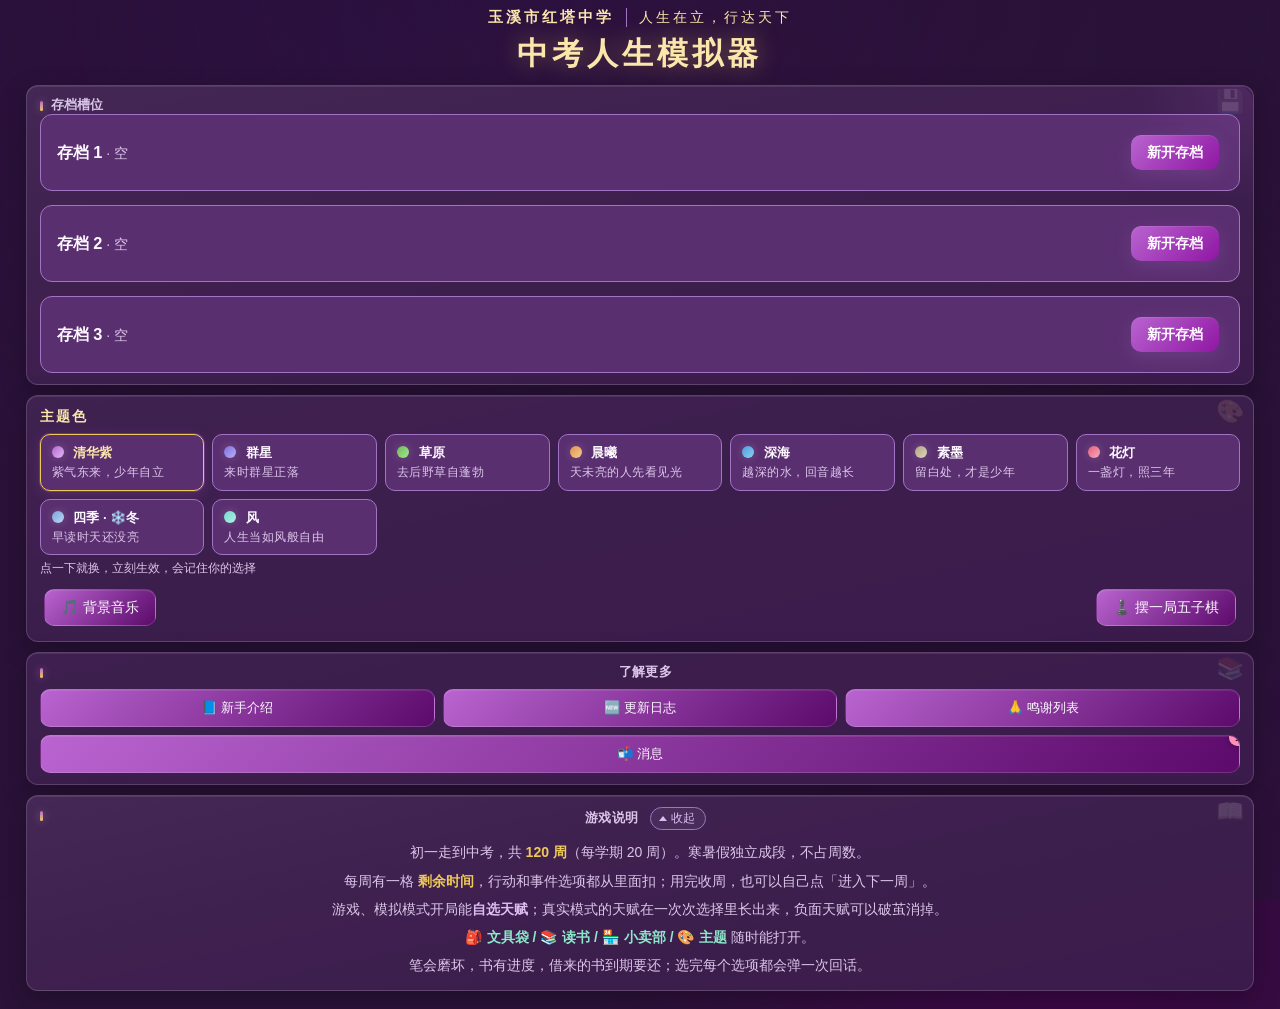
==== commit 0549dc0c: "2026-11-7-22:36" ====
--- a/index.html
+++ b/index.html
@@ -14,6 +14,12 @@
   <link rel="stylesheet" href="css/03-modal.css">
   <link rel="stylesheet" href="css/04-theme.css">
   <link rel="stylesheet" href="css/05-mood.css">
+  <link rel="stylesheet" href="css/06-create.css">
+  <link rel="stylesheet" href="css/07-bag.css">
+  <link rel="stylesheet" href="css/08-minigames.css">
+  <link rel="stylesheet" href="css/09-audio.css">
+  <!-- v1.4 E 批：分层玻璃（最后加载，覆盖前面的平面卡片） -->
+  <link rel="stylesheet" href="css/10-layers.css">
 </head>
 
 <body>
@@ -27,7 +33,7 @@
     <div class="school-brand" id="schoolBrand"></div>
     <h1 data-i18n="app.title">中考人生模拟器</h1>
 
-    <div class="card premium-bg" style="position:relative;overflow:hidden">
+    <div class="card premium-bg" data-icon="💾" style="position:relative;overflow:hidden">
       <div class="ink-decoration"></div>
       <div class="tag-title" id="slotsLabel">存档槽位</div>
       <div class="slots" id="slotList"></div>
@@ -36,30 +42,41 @@
     <!-- ============================================================
          设置：主题色（点一下就换，立刻生效，并写进本地设置）
          ============================================================ -->
-    <div class="card" id="settingsCard">
+    <div class="card" id="settingsCard" data-icon="🎨">
       <div class="setrow">
         <span class="setlabel" id="themeLabel">主题色</span>
       </div>
       <div class="themelist" id="themeList"></div>
       <div style="color:var(--dim);font-size:.76rem;margin-top:6px" id="themeHint"></div>
-    </div>
-
-    <div class="card" style="text-align:center">
+      <div class="setrow" style="margin-top:8px"><button class="btn" onclick="openAudioPanel()">🎵 背景音乐</button><button class="btn" onclick="openGomoku()">♟️ 摆一局五子棋</button></div>
+    </div>
+
+    <div class="card" style="text-align:center" data-icon="📚">
       <div class="tag-title" style="margin-bottom:8px" id="moreLabel">了解更多</div>
       <div class="docbtns">
         <button class="btn" id="btnGuide" onclick="openDocLive('guide')">📘 新手介绍</button>
         <button class="btn" id="btnChangelog" onclick="openDocLive('changelog')">🆕 更新日志</button>
         <button class="btn" id="btnCredits" onclick="openDocLive('credits')">🙏 鸣谢列表</button>
-      </div>
-    </div>
-
-    <div class="card" style="text-align:center">
+        <button class="btn msg-btn" id="btnMessages" onclick="openMessages()" aria-label="消息">📬 消息<span class="msg-badge" id="msgBadge" style="display:none"></span></button>
+      </div>
+    </div>
+
+    <div class="card" style="text-align:center" data-icon="📖">
       <div class="tag-title" style="margin-bottom:8px">
         <span id="aboutLabel">游戏说明</span>
         <button class="about-toggle" id="btnAboutToggle" type="button" aria-expanded="true">收起</button>
       </div>
       <p style="color:var(--dim);font-size:.9rem;line-height:2" id="aboutBody"></p>
     </div>
+  </div>
+
+  <!-- ============================================================
+       v1.4 创角独立页（需求 1）
+       点「新开存档」后从主菜单切到这一页，不再是弹窗。
+       内容全部由 js/18b-create.js 渲染，这里只放骨架。
+       ============================================================ -->
+  <div id="createScreen" class="screen hidden">
+    <div id="createBody"></div>
   </div>
 
   <div id="gameScreen" class="screen hidden">
@@ -70,12 +87,18 @@
         <span class="dots" id="evDots"></span>
       </div>
       <div class="timepill" id="timePill">📅 <span id="hudTime">—</span></div>
+      <div class="clubpill" id="modePill">真实 · 困难</div>
+      <!-- v1.4 E 批：顶部状态栏常驻关键资源（钱 / 文具袋件数） -->
+      <div class="respill" id="resPill">💰 —　🎒 —</div>
       <div class="clubpill hidden" id="clubPill">🎪 <span id="hudClub">—</span></div>
       <div class="topbtns">
+        <button class="btn" id="btnBag" onclick="openBag()">🎒 文具袋</button>
         <button class="btn" id="btnShop" onclick="openShop()">🏪 小卖铺</button>
         <button class="btn" id="btnTalentBook" onclick="openTalentBook()">📖 天赋图鉴</button>
         <button class="btn" id="btnAch" onclick="openAch()">🏆 成就</button>
         <button class="btn" id="btnTheme" onclick="openThemePicker()">🎨 主题</button>
+        <button class="btn" id="btnGomoku" onclick="openGomoku()">♟️ 棋摊</button>
+        <button class="btn" id="btnAudio" onclick="openAudioPanel()">🎵 音乐</button>
         <button class="btn" id="btnSave" onclick="saveGame(true)">💾 保存</button>
         <button class="btn" id="btnHome" onclick="toStart()">🏠 主菜单</button>
       </div>
@@ -83,17 +106,19 @@
     <div id="hud">
       <!-- 左栏：状态。天赋与道具、各科与成绩各自合并进一张卡，少滚一半屏幕 -->
       <div class="sidecol">
-        <div class="card" id="statPanel"></div>
-        <div class="card">
+        <div class="card" id="statPanel" data-icon="📊"></div>
+        <!-- v1.4：仅「游戏」真实度显示，展示各科当前学力数值 -->
+        <div class="card hidden" id="subjMini" data-icon="📐"></div>
+        <div class="card" data-icon="🏅">
           <div class="tag-title"><span id="talentLabel">天赋</span>(<span id="talentCount">0</span>) <span
               style="color:var(--dim);font-size:.7rem" id="talentHint">点击看详情</span></div>
           <div id="talentPanel" style="margin-top:4px;line-height:1.7"></div>
-          <div class="tag-title" style="margin-top:6px"><span id="itemLabel">道具</span>(<span id="itemCount">0</span>)</div>
+          <div class="tag-title" style="margin-top:6px"><span id="itemLabel">文具袋</span>(<span id="itemCount">0</span>)</div>
           <div id="itemPanel" style="margin-top:4px;line-height:1.7"></div>
         </div>
         <!-- 学科分数板块已移除：各科只在考试事件里出现。
              综合学力 / 最近考试 / 年级排名三行留在下面这张卡里。 -->
-        <div class="card">
+        <div class="card" data-icon="📈">
           <div class="tag-title" id="scoreLabel">成绩</div>
           <div style="margin-top:4px;line-height:1.7;font-size:.85rem">
             <span id="lastExamLabel">最近考试</span>:<b id="lastExam" style="color:var(--blue)">—</b><br>
@@ -103,8 +128,8 @@
       </div>
       <!-- 右栏：日志 + 本周行动 -->
       <div class="maincol">
-        <div class="log" id="log"></div>
-        <div class="opts" id="actionPanel"></div>
+        <div class="log" id="log" data-icon="📜"></div>
+        <div class="opts" id="actionPanel" data-icon="🎯"></div>
       </div>
     </div>
   </div>
@@ -128,6 +153,8 @@
   <script src="js/00-docs.js"></script>
   <!-- 文档实时更新：改完 docs/*.md 立刻能在游戏里看到 -->
   <script src="js/00b-docs-live.js"></script>
+  <!-- 消息栏：开发者与玩家对话。要发新消息只改这个文件的 MESSAGES 数组 -->
+  <script src="js/00c-messages.js"></script>
   <script src="js/01-utils.js"></script>
   <!-- 文案集中层：界面文案都走 L("key")，方便将来接回双语 -->
   <script src="js/01b-i18n.js"></script>
@@ -156,10 +183,26 @@
   <script src="js/05c-data-sport.js"></script>
   <!-- 做题题库与出题逻辑 -->
   <script src="js/05d-data-quiz.js"></script>
+  <!-- v1.5.2：题库追加表（须在 05d 之后，会并入 QUIZ_BANK） -->
+  <script src="js/05d2-data-quiz-more.js"></script>
   <!-- 寒暑假：学期之间的独立阶段，不占周数 -->
   <script src="js/05e-data-vacation.js"></script>
   <script src="js/05f-data-travel.js"></script>
   <script src="js/05b-data-clubs.js"></script>
+  <!-- v1.4 C 批：亲情事件 -->
+  <script src="js/05g-data-family.js"></script>
+  <!-- v1.4 C 批第 2 小批：周末时间表 -->
+  <script src="js/05h-weekend.js"></script>
+  <!-- v1.4 D 批：文具袋 / 图书（须在 07 事件表之后、17-ui 之前） -->
+  <script src="js/05i-data-stationery.js"></script>
+  <script src="js/05j-data-stationery-events.js"></script>
+  <!-- v1.4 E 批：小游戏触发事件 -->
+  <script src="js/05k-data-minigame-events.js"></script>
+
+  <!-- v1.5 C 批：社团扩充 52 条 / 随机池 30 条 + 长链 5 条主线 / 心事状态 -->
+  <script src="js/05l-data-clubs-extra.js"></script>
+  <script src="js/05m-data-events-extra.js"></script>
+  <script src="js/05o-data-romance.js"></script>
   <!-- 固定事件与假期副本 -->
   <script src="js/09-data-fixed.js"></script>
   <!-- 成就表 -->
@@ -168,6 +211,11 @@
   <script src="js/11-data-endings.js"></script>
   <!-- 破茧 · 负面天赋消除表 -->
   <script src="js/12-data-cures.js"></script>
+  <!-- 开局自选天赋 / 天赋扩充 / 蜕变（要在 TALENT_DECAY 之后加载） -->
+  <script src="js/03d-talent-pick.js"></script>
+  <!-- v1.4 C 批：体力池 + 事事有回应 -->
+  <script src="js/03e-stamina.js"></script>
+  <script src="js/03f-feedback.js"></script>
   <!-- 中文指令解释器（让不会编程也能写内容） -->
   <script src="js/13-engine-effects.js"></script>
   <!-- 天赋管理引擎 -->
@@ -178,9 +226,15 @@
   <script src="js/16-flow.js"></script>
   <!-- 界面与弹窗 -->
   <script src="js/17-ui.js"></script>
-  <!-- 本地存档 -->
+  <!-- 本地存档（newGameAt 会转交给下面这一页） -->
   <script src="js/18-save.js"></script>
+  <!-- 创角独立页：姓名 / 真实度 / 难度 / 起点 / 生地成绩 / 自选天赋 -->
+  <script src="js/18b-create.js"></script>
   <!-- 启动入口 -->
+  <!-- v1.4 E 批：内置小游戏 / 背景音乐（须在 17-ui 之后、boot 之前） -->
+  <script src="js/20-minigames.js"></script>
+  <script src="js/21-audio.js"></script>
+  <script src="js/22-ui-layers.js"></script>
   <script src="js/19-boot.js"></script>
 </body>
 
--- a/css/01-base.css
+++ b/css/01-base.css
@@ -181,17 +181,14 @@
       text-align: center;
       color: var(--gold-soft);
       text-shadow: 0 0 24px rgba(215, 180, 90, .45);
-      animation: titleGlow 3s ease-in-out infinite alternate
+      /* v1.4.3：原来动的是 text-shadow —— 每帧都要重绘文字，
+       * 是常驻无限动画。改成只动 opacity，走合成层不重绘。 */
+      animation: titleGlow 3.6s ease-in-out infinite alternate
     }
 
     @keyframes titleGlow {
-      from {
-        text-shadow: 0 0 24px rgba(215, 180, 90, .45)
-      }
-
-      to {
-        text-shadow: 0 0 40px rgba(240, 212, 136, .85)
-      }
+      from {opacity: .88}
+      to {opacity: 1}
     }
 
     .sub {
@@ -218,7 +215,7 @@
   font-size: .74rem;
   line-height: 1.5;
   font-family: inherit;
-  color: var(--glow2, #c9a3e0);
+  color: rgb(var(--glow2, 192, 138, 232));
   background: rgba(255, 255, 255, .05);
   border: 1px solid var(--line);
   border-radius: 999px;
@@ -230,7 +227,7 @@
 
 .about-toggle:hover {
   background: rgba(255, 255, 255, .12);
-  border-color: var(--glow2, #c9a3e0)
+  border-color: rgb(var(--glow2, 192, 138, 232))
 }
 
 .about-toggle:active {transform: translateY(1px)}
@@ -250,3 +247,8 @@
 @media(prefers-reduced-motion: reduce) {
   .about-toggle .chev {transition: none}
 }
+
+/* v1.4.3：系统开了「减少动态效果」时，标题呼吸也停 */
+@media(prefers-reduced-motion: reduce) {
+  h1 {animation: none}
+}
--- a/css/02-components.css
+++ b/css/02-components.css
@@ -710,3 +710,219 @@
         padding: 6px 10px
       }
     }
+
+/* ==================================================================
+ * 消息栏（开发者 ↔ 玩家）
+ * ------------------------------------------------------------------
+ * 主菜单「消息」按钮右上角一枚未读角标；点开是邮件式列表，
+ * 未读条目左侧有实心点、右侧标「未读」。
+ *
+ * 数据全在 js/00c-messages.js 顶部的 MESSAGES 数组里。
+ * ================================================================== */
+
+.msg-btn {position: relative}
+
+.msg-badge {
+  position: absolute;
+  top: -7px;
+  right: -7px;
+  min-width: 17px;
+  height: 17px;
+  padding: 0 4px;
+  border-radius: 999px;
+  background: var(--red, #ff8098);
+  color: #1a0c12;
+  font-size: .68rem;
+  font-weight: bold;
+  line-height: 17px;
+  text-align: center;
+  box-shadow: 0 1px 5px rgba(0, 0, 0, .3);
+  pointer-events: none
+}
+
+.msglist {
+  display: flex;
+  flex-direction: column;
+  gap: 7px;
+  margin: 2px 0 10px
+}
+
+.msg-item {
+  display: flex;
+  align-items: center;
+  gap: 10px;
+  width: 100%;
+  padding: 10px 12px;
+  font-family: inherit;
+  text-align: left;
+  color: var(--txt);
+  background: rgba(255, 255, 255, .045);
+  border: 1px solid var(--line);
+  border-radius: 10px;
+  cursor: pointer;
+  transition: background .18s ease, border-color .18s ease, transform .18s ease
+}
+
+.msg-item:hover {
+  background: rgba(255, 255, 255, .11);
+  border-color: rgb(var(--glow2, 192, 138, 232));
+  transform: translateX(2px)
+}
+
+.msg-item.unread {background: rgba(255, 255, 255, .09)}
+
+.msg-dot {
+  flex: 0 0 8px;
+  width: 8px;
+  height: 8px;
+  border-radius: 50%;
+  background: transparent;
+  border: 1px solid var(--line)
+}
+
+.msg-item.unread .msg-dot {
+  background: var(--gold);
+  border-color: var(--gold);
+  box-shadow: 0 0 7px var(--gold)
+}
+
+.msg-main {display: flex; flex-direction: column; gap: 3px; flex: 1; min-width: 0}
+.msg-main b {font-size: .95rem; font-weight: 600}
+.msg-main small {font-size: .76rem; color: var(--dim)}
+.msg-new {color: var(--gold); font-weight: 600}
+.msg-arrow {font-size: 1.3rem; color: var(--dim); line-height: 1}
+.msg-empty {padding: 22px; text-align: center; color: var(--dim); font-size: .88rem}
+.msgfoot {font-size: .76rem; color: var(--dim); text-align: right}
+
+.msg-detail .msg-meta {
+  font-size: .78rem;
+  color: var(--dim);
+  padding-bottom: 8px;
+  border-bottom: 1px solid var(--line);
+  margin-bottom: 10px
+}
+
+.msg-detail p {margin: 0 0 9px; line-height: 1.75}
+
+
+/* ==================================================================
+ * v1.4 C 批 · 体力条 / 事事有回应 / 考试家庭反馈
+ * ================================================================== */
+
+/* 顶栏那一格：⚡ 体力 [====----] 72/100 */
+#actPill {display: inline-flex; align-items: center; gap: 6px}
+.stambar {
+  display: inline-block; width: 74px; height: 8px; border-radius: 99px;
+  background: rgba(255, 255, 255, .13); overflow: hidden; vertical-align: middle
+}
+.stambar > i {
+  display: block; height: 100%; border-radius: 99px;
+  background: linear-gradient(90deg, rgb(var(--glow, 156, 77, 204)), var(--blue, #5aa9e6));
+  transition: width .28s ease
+}
+.stambar.stam-low > i {background: linear-gradient(90deg, #b4553f, var(--red, #d05a5a))}
+#actPill b {font-size: .82rem; color: var(--txt)}
+
+/* 按钮上的「体力 −N」小标签 */
+.stamtag {
+  display: inline-block; margin-left: 4px; padding: 0 5px;
+  border-radius: 5px; font-size: .68rem; line-height: 1.5;
+  color: var(--dim); background: rgba(255, 255, 255, .07);
+  border: 1px solid var(--line); white-space: nowrap
+}
+.stamtag.free {color: var(--green, #7ec98a); border-style: dashed}
+.stam-hint {color: var(--dim); font-size: .78rem; margin-left: 4px}
+
+/* 「进入下一周」按钮：和行动格拉开一点，别混在一起 */
+.endweek-btn {
+  grid-column: 1 / -1; margin-top: 10px;
+  border-color: rgb(var(--glow, 156, 77, 204)) !important;
+  background: rgba(255, 255, 255, .04) !important
+}
+.endweek-btn small {display: block; color: var(--dim); font-size: .72rem; margin-top: 2px}
+
+/* 反馈弹窗：解锁 / 经过 / 状态变化 三块 */
+.fb-wrap {display: flex; flex-direction: column; gap: 10px; line-height: 1.62}
+.fb-block {padding: 8px 10px; border-radius: 9px; background: rgba(255, 255, 255, .045); border: 1px solid var(--line)}
+.fb-h {font-size: .76rem; color: var(--dim); letter-spacing: .08em; margin-bottom: 5px}
+.fb-line {margin: 2px 0; font-size: .9rem}
+.fb-line.good {color: var(--green)} .fb-line.bad {color: var(--red)}
+.fb-line.talent, .fb-line.ach {color: var(--gold)}
+.fb-unlock {
+  margin: 3px 0; padding: 5px 8px; border-radius: 7px; font-size: .9rem;
+  border-left: 3px solid var(--gold, #d9b45b); background: rgba(217, 180, 91, .09)
+}
+.fb-unlock.ach {border-left-color: var(--blue, #5aa9e6); background: rgba(90, 169, 230, .09)}
+.fb-chips {display: flex; flex-wrap: wrap; gap: 5px}
+.fb-chip {
+  font-size: .8rem; padding: 2px 8px; border-radius: 99px;
+  border: 1px solid var(--line); background: rgba(255, 255, 255, .05)
+}
+.fb-chip.good {color: var(--green); border-color: rgba(126, 201, 138, .45)}
+.fb-chip.bad {color: var(--red); border-color: rgba(208, 90, 90, .45)}
+.fb-chip.stam {color: var(--dim); border-style: dashed}
+
+/* 成绩单底部：爸妈看了成绩单 */
+.exam-family {
+  margin-top: 10px; padding: 9px 11px; border-radius: 9px;
+  border-left: 3px solid var(--gold, #d9b45b);
+  background: rgba(217, 180, 91, .08); line-height: 1.65; font-size: .9rem
+}
+
+/* ==================================================================
+ * v1.4 C 批第 2 小批 · 做题配置 / 周末时间表
+ * ================================================================== */
+.quizcfg .qcfg-label {font-size: .78rem; color: var(--dim); letter-spacing: .06em; margin: 9px 0 5px}
+.qcfg-row {display: flex; flex-wrap: wrap; gap: 6px}
+.qcfg-row .namechip {font-size: .86rem}
+
+.wk-wrap {display: flex; flex-direction: column; gap: 7px}
+.wk-row {
+  display: grid; grid-template-columns: minmax(120px, 38%) 1fr; gap: 9px;
+  align-items: center; padding: 7px 9px; border-radius: 9px;
+  background: rgba(255, 255, 255, .04); border: 1px solid var(--line)
+}
+.wk-slot {font-size: .88rem; line-height: 1.5}
+.wk-slot small {font-size: .74rem}
+.wk-pick {min-width: 0}
+.wk-settle {
+  margin-top: 11px; padding: 10px 12px; border-radius: 10px;
+  background: rgba(255, 255, 255, .045); border: 1px solid var(--line);
+  line-height: 1.65; font-size: .88rem
+}
+.wk-settle .fb-h {margin-bottom: 4px}
+.wk-settle details summary {list-style: none}
+.wk-settle details summary::-webkit-details-marker {display: none}
+.wk-settle details summary::before {content: "▸ "; color: var(--dim)}
+.wk-settle details[open] summary::before {content: "▾ "}
+.wk-line {margin: 3px 0; font-size: .84rem}
+.wk-line.skip {color: var(--dim)}
+
+/* ==================================================================
+ * v1.4.1 · 文具门禁：按钮被禁用时把原因写在按钮里
+ * ------------------------------------------------------------------
+ * 以前只放 title（鼠标悬停才看得到），手机上等于没有提示。
+ * disabled 按钮里的 <small> 照样渲染，所以直接写进去。
+ * ================================================================== */
+.gate-note {
+  display: block;
+  margin-top: 3px;
+  font-size: .7rem;
+  line-height: 1.4;
+  color: var(--gold-soft);
+  white-space: normal;
+  text-align: center
+}
+.btn:disabled .gate-note {opacity: .9}
+
+/* v1.4.1 · 文具门禁横幅：写在行动面板标题下，不依赖 hover */
+.gate-banner {
+  margin: 6px 2px 2px;
+  padding: 6px 10px;
+  border-radius: 8px;
+  border: 1px solid var(--gold);
+  background: rgba(255, 200, 90, .10);
+  color: var(--gold-soft);
+  font-size: .78rem;
+  line-height: 1.55
+}
--- a/css/03-modal.css
+++ b/css/03-modal.css
@@ -678,7 +678,7 @@
   width: 10px;
   height: 10px;
   border-radius: 50%;
-  background: var(--glow, #c08ae8);
+  background: rgb(var(--glow, 156, 77, 204));
   box-shadow: 0 0 0 3px rgba(255, 255, 255, .10);
   transition: transform .15s, box-shadow .15s, background .15s;
 }
--- a/css/04-theme.css
+++ b/css/04-theme.css
@@ -24,7 +24,9 @@
     }
 
     .badge.c6 {
-      animation: goldPulse 2s ease-in-out infinite
+      /* v1.4.3：天赋面板可能常驻，无限 text-shadow 动画会一直重绘。
+       * 改成静态发光，高级天赋照样一眼认得出。 */
+      box-shadow: 0 0 10px rgba(var(--glow2), .28)
     }
 
     .badge.c7 {
@@ -33,30 +35,13 @@
       -webkit-background-clip: text;
       background-clip: text;
       -webkit-text-fill-color: transparent;
-      animation: rainbowFlow 3s linear infinite, goldPulse 2s ease-in-out infinite
-    }
-
-    @keyframes goldPulse {
-
-      0%,
-      100% {
-        text-shadow: 0 0 6px rgba(var(--glow2), .5)
-      }
-
-      50% {
-        text-shadow: 0 0 16px rgba(var(--glow2), .9), 0 0 24px rgba(255, 209, 102, .5)
-      }
-    }
-
-    @keyframes rainbowFlow {
-      0% {
-        background-position: 0% 50%
-      }
-
-      100% {
-        background-position: 200% 50%
-      }
-    }
+      background-position: 35% 50%;
+      box-shadow: 0 0 14px rgba(255, 209, 102, .30)
+    }
+
+    /* v1.4.3：goldPulse / rainbowFlow 已移除 —— 它们动的是
+     * text-shadow 和 background-position，属于每帧重绘的无限动画。
+     * 高级天赋徽章改用上面的静态发光，观感一致。 */
 
     .talentitem.c6 {
       border-color: var(--gold);
@@ -71,7 +56,9 @@
     .toast.ach-toast {
       background: linear-gradient(135deg, #ffd166, #ff9f1c, #ffd166);
       background-size: 200% 100%;
-      animation: toastIn .4s cubic-bezier(.34, 1.56, .64, 1), rainbowFlow 2s linear infinite;
+      /* 入场动画保留（只跑一次），去掉无限背景流动 */
+      animation: toastIn .4s cubic-bezier(.34, 1.56, .64, 1);
+      background-position: 35% 50%;
       box-shadow: 0 0 30px rgba(255, 209, 102, .6)
     }
 
@@ -159,7 +146,7 @@
      * 系统上没有行楷时会优雅落到楷体，不会变成默认黑体。 */
     .school-brand .school-motto {
       font-size: .92rem;
-      font-family: "STXingkai", "华文行楷", "Xingkai SC", "行楷", "KaiTi", "楷体", "Kaiti SC", kai, serif;
+      font-family: "华文行楷", "STXingkai", "Xingkai SC", "行楷", "KaiTi", "楷体", "Kaiti SC", kai, serif;
       font-weight: normal;
       color: var(--gold-soft);
       letter-spacing: 3px;
--- a/css/05-mood.css
+++ b/css/05-mood.css
@@ -1,127 +1,81 @@
 /* ============================================================
  * 氛围层：屏幕情绪（压力红雾 / 心态灰暗 / 健康发虚 / 经济见底）
  * ------------------------------------------------------------
- * 这一层只负责"长什么样"，由 js/03b-mood.js 往 <html> 上挂 class 驱动。
- * 强度写进 --mood-stress 等变量（1 轻 / 2 重），CSS 按强度调透明度。
+ * 由 js/03b-mood.js 往 <html> 上挂 class、写 --mood-* 变量驱动。
+ * 想彻底关掉：js/02-config.js 里 GAME_CONFIG.mood.enabled = false。
  *
- * 想彻底关掉：js/02-config.js 里 GAME_CONFIG.mood.enabled = false。
- * 想调强弱：改下面 --mood-* 的 calc 系数。
+ * ★ v1.4.3 性能重写（坑 67）
+ *   旧版四种效果各占一个全屏 ::before / ::after 层，还叠了
+ *   mix-blend-mode: multiply、#hud 上的 filter（saturate + blur）。
+ *   三档同时触发时实测只有 27fps —— 多个全屏合成层 + 混合模式
+ *   会逼浏览器每帧重算整屏。
+ *
+ *   现在合成 **一个** 全屏层：四段渐变的 alpha 各由 --mood-* 控制
+ *   （没触发的状态变量为 0 → 该段全透明）。呼吸只动 opacity，
+ *   是合成层属性，不触发重绘。不再用 mix-blend，也不给内容加 filter。
+ *
+ *   "心态灰暗" 从整屏 saturate 改成一层淡冷灰；"健康发虚" 从
+ *   blur 改成边缘压暗 —— 观感接近，但不再每帧做滤镜卷积。
  * ============================================================ */
 
-    /* ------------------------------------------------------------
-     * 压力：四周涌起红雾
-     * ------------------------------------------------------------
-     * 用一层 fixed 的径向渐变从四周向中间压进来，中间留空，
-     * 保证文字始终看得清 —— 红雾是"压迫感"，不是"挡视线"。
-     * 强度 2 时加一次缓慢的呼吸动画，像喘不上气。
-     */
-    html.mood-stress::before {
+    /* 变量默认值必须是 0：没触发的状态，对应渐变段完全透明 */
+    html {
+      --mood-stress: 0;
+      --mood-dark: 0;
+      --mood-weak: 0;
+      --mood-broke: 0;
+    }
+
+    html[class*="mood-"]::before {
       content: "";
       position: fixed;
       inset: 0;
       z-index: 40;
       pointer-events: none;
-      /* 椭圆半径要小于 100%，红雾才会真的压到四条边上；
-       * 中心 40% 以内保持全透明，文字永远在最清楚的位置。 */
-      background: radial-gradient(ellipse 78% 62% at 50% 50%,
+      /* 四段渐变叠在同一层里，从四周往中间压，中心留空保证文字可读 */
+      background:
+        radial-gradient(ellipse 78% 62% at 50% 50%,
           transparent 40%,
-          rgba(200, 30, 45, calc(.13 * var(--mood-stress, 1))) 70%,
-          rgba(150, 10, 30, calc(.24 * var(--mood-stress, 1))) 100%);
-      animation: moodBreath 4.2s ease-in-out infinite;
-      transition: background .8s ease
+          rgba(200, 30, 45, calc(.13 * var(--mood-stress))) 70%,
+          rgba(150, 10, 30, calc(.24 * var(--mood-stress))) 100%),
+        linear-gradient(to bottom,
+          rgba(60, 62, 78, calc(.10 * var(--mood-dark))),
+          rgba(30, 32, 44, calc(.17 * var(--mood-dark)))),
+        radial-gradient(ellipse 78% 62% at 50% 50%,
+          transparent 42%,
+          rgba(20, 10, 10, calc(.26 * var(--mood-weak))) 100%),
+        radial-gradient(ellipse 78% 62% at 50% 50%,
+          transparent 46%,
+          rgba(40, 78, 100, calc(.26 * var(--mood-broke))) 100%);
+      /* 呼吸只动透明度，不重绘背景 */
+      will-change: opacity;
+      animation: moodBreath 4.6s ease-in-out infinite
     }
 
+    /* 压力到重档时呼吸快一点，像喘不上气 */
     html.mood-stress[style*="--mood-stress: 2"]::before {
-      animation: moodBreath 2.6s ease-in-out infinite
+      animation-duration: 2.8s
+    }
+
+    /* 没有压力时不需要呼吸动画，省掉一个持续跑的合成动画 */
+    html:not(.mood-stress)[class*="mood-"]::before {
+      animation: none;
+      will-change: auto
     }
 
     @keyframes moodBreath {
+      0%, 100% {opacity: .78}
+      50% {opacity: 1}
+    }
 
-      0%,
-      100% {
-        opacity: .78
-      }
+    /* 兜底：特效层一律不吃点击，也不拦截滚动 */
+    html[class*="mood-"]::before {pointer-events: none}
 
-      50% {
-        opacity: 1
+    /* 尊重系统「减少动态效果」：连呼吸也停 */
+    @media(prefers-reduced-motion: reduce) {
+      html[class*="mood-"]::before {
+        animation: none;
+        will-change: auto;
+        opacity: .9
       }
     }
-
-    /* ------------------------------------------------------------
-     * 心态过低：整屏褪色
-     * ------------------------------------------------------------
-     * 直接给内容层降饱和 + 提亮对比，画面像褪了色的旧照片。
-     * 用 filter 而不是叠灰层，这样文字仍然清晰可读。
-     */
-    html.mood-dark #hud,
-    html.mood-dark .topline {
-      filter: saturate(calc(1 - .28 * var(--mood-dark, 1))) brightness(calc(1 - .12 * var(--mood-dark, 1)));
-      transition: filter 1.2s ease
-    }
-
-    /* 强档再压一层冷灰，让"提不起劲"更明显 */
-    html.mood-dark[style*="--mood-dark: 2"]::after {
-      content: "";
-      position: fixed;
-      inset: 0;
-      z-index: 39;
-      pointer-events: none;
-      background: linear-gradient(to bottom, rgba(60, 62, 78, .12), rgba(30, 32, 44, .20));
-      mix-blend-mode: multiply;
-      transition: background 1.2s ease
-    }
-
-    /* ------------------------------------------------------------
-     * 健康过低：画面发虚
-     * ------------------------------------------------------------
-     * 轻微失焦 + 边缘发暗，像蹲久了站起来那一下。
-     * 模糊只给 0.6px，看得出"不对劲"但不影响阅读。
-     */
-    html.mood-weak #hud {
-      filter: blur(calc(.6px * var(--mood-weak, 1))) brightness(calc(1 - .08 * var(--mood-weak, 1)));
-      transition: filter 1.2s ease
-    }
-
-    html.mood-weak::after {
-      content: "";
-      position: fixed;
-      inset: 0;
-      z-index: 38;
-      pointer-events: none;
-      background: radial-gradient(ellipse 78% 62% at 50% 50%,
-          transparent 42%,
-          rgba(20, 10, 10, calc(.26 * var(--mood-weak, 1))) 100%)
-    }
-
-    /* ------------------------------------------------------------
-     * 经济见底：边缘发冷（最轻一档，不喧宾夺主）
-     * ------------------------------------------------------------ */
-    html.mood-broke::after {
-      content: "";
-      position: fixed;
-      inset: 0;
-      z-index: 37;
-      pointer-events: none;
-      background: radial-gradient(ellipse 78% 62% at 50% 50%,
-          transparent 46%,
-          rgba(40, 78, 100, .26) 100%)
-    }
-
-    /* ------------------------------------------------------------
-     * 兜底：特效层一律不吃点击，也不拦截滚动
-     * ------------------------------------------------------------ */
-    html[class*="mood-"]::before,
-    html[class*="mood-"]::after {
-      pointer-events: none
-    }
-
-    /* 尊重系统「减少动态效果」设置：只留静态色调，去掉呼吸动画 */
-    @media(prefers-reduced-motion:reduce) {
-      html.mood-stress::before {
-        animation: none
-      }
-
-      html.mood-weak #hud {
-        filter: brightness(calc(1 - .08 * var(--mood-weak, 1)))
-      }
-    }
--- a/css/06-create.css
+++ b/css/06-create.css
@@ -0,0 +1,340 @@
+/* ==================================================================
+ * 创角独立页 · 样式（v1.4 需求 1）
+ * ==================================================================
+ * 只负责这一页的布局；配色一律沿用主题变量与 .card / .btn，
+ * 这样九套主题换过去不用单独适配。
+ *
+ * 同时放了「游戏模式学科常驻面板」的样式（.subjmini）。
+ * 维护等级：界面层
+ * ================================================================== */
+
+#createScreen {
+  display: block;
+  overflow-y: auto;
+  /* 底部留出操作条的高度，别让最后一张卡片被 fixed 条挡住 */
+  padding: 18px 14px 96px;
+  -webkit-overflow-scrolling: touch
+}
+
+/* .hidden 已在 css/02-components.css 里定义为 display:none !important */
+
+.create-wrap {
+  width: min(100%, 1000px);
+  margin: 0 auto
+}
+
+.create-head {
+  display: flex;
+  align-items: center;
+  gap: 12px;
+  flex-wrap: wrap;
+  margin-bottom: 12px
+}
+
+.create-head h1 {
+  font-size: 1.35rem;
+  margin: 0;
+  letter-spacing: 2px
+}
+
+.create-head .create-sub {
+  color: var(--dim);
+  font-size: .82rem;
+  flex: 1 1 100%;
+  line-height: 1.6
+}
+
+.create-grid {
+  display: grid;
+  grid-template-columns: repeat(2, minmax(0, 1fr));
+  gap: 10px
+}
+
+@media(max-width:760px) {
+  .create-grid {grid-template-columns: 1fr}
+}
+
+.create-card {
+  padding: 12px 14px;
+  min-width: 0
+}
+
+.create-card.wide {grid-column: 1 / -1}
+
+.create-card .tag-title {margin-bottom: 9px}
+
+.create-label {
+  font-size: .8rem;
+  color: var(--dim);
+  margin: 10px 0 6px
+}
+
+.create-label:first-child {margin-top: 0}
+
+/* 姓名：自由输入 + 五个随机姓名 + 换一批 */
+.name-input-row {
+  display: flex;
+  gap: 8px;
+  align-items: center;
+  flex-wrap: wrap
+}
+
+.name-input-row input[type=text] {
+  flex: 1 1 180px;
+  min-width: 140px;
+  padding: 8px 11px;
+  border-radius: 9px;
+  border: 1px solid var(--line);
+  background: var(--panel2);
+  color: var(--txt);
+  font-family: inherit;
+  font-size: .95rem
+}
+
+.name-input-row input[type=text]:focus {
+  outline: none;
+  border-color: rgb(var(--glow2, 192, 138, 232))
+}
+
+.namechips {
+  display: flex;
+  gap: 6px;
+  flex-wrap: wrap;
+  margin-top: 8px
+}
+
+.namechip {
+  padding: 6px 12px;
+  border-radius: 999px;
+  border: 1px solid var(--line);
+  background: rgba(255, 255, 255, .05);
+  color: var(--txt);
+  font-family: inherit;
+  font-size: .88rem;
+  cursor: pointer;
+  transition: background .16s ease, border-color .16s ease
+}
+
+.namechip:hover {background: rgba(255, 255, 255, .12)}
+
+.namechip.sel {
+  border-color: rgb(var(--glow2, 192, 138, 232));
+  background: rgba(255, 255, 255, .16);
+  color: var(--gold)
+}
+
+.mini-btn {
+  padding: 5px 11px;
+  font-size: .8rem;
+  border-radius: 999px;
+  border: 1px solid var(--line);
+  background: transparent;
+  color: var(--dim);
+  font-family: inherit;
+  cursor: pointer
+}
+
+.mini-btn:hover {color: var(--txt); border-color: rgb(var(--glow2, 192, 138, 232))}
+
+.gender-row {display: flex; gap: 14px; margin-top: 9px; font-size: .88rem}
+.gender-row label {cursor: pointer}
+
+/* 三段 / 四段 / 六段选择器共用 */
+.optgrid {
+  display: grid;
+  gap: 6px
+}
+
+.optgrid.c2 {grid-template-columns: repeat(2, minmax(0, 1fr))}
+.optgrid.c3 {grid-template-columns: repeat(3, minmax(0, 1fr))}
+
+@media(max-width:520px) {
+  .optgrid.c3 {grid-template-columns: repeat(2, minmax(0, 1fr))}
+}
+
+.optbtn {
+  padding: 8px 10px;
+  text-align: left;
+  border-radius: 9px;
+  border: 1px solid var(--line);
+  background: rgba(255, 255, 255, .04);
+  color: var(--txt);
+  font-family: inherit;
+  cursor: pointer;
+  line-height: 1.4;
+  transition: background .16s ease, border-color .16s ease, transform .16s ease
+}
+
+.optbtn:hover {background: rgba(255, 255, 255, .1); transform: translateY(-1px)}
+
+.optbtn.sel {
+  border-color: rgb(var(--glow2, 192, 138, 232));
+  background: rgba(255, 255, 255, .14)
+}
+
+.optbtn b {display: block; font-size: .9rem}
+.optbtn small {display: block; color: var(--dim); font-size: .74rem; margin-top: 2px}
+.optbtn.sel b {color: var(--gold)}
+
+/* 手填生地成绩 */
+.hk-row {
+  display: flex;
+  gap: 10px;
+  flex-wrap: wrap;
+  align-items: center
+}
+
+.hk-row label {font-size: .86rem; display: flex; align-items: center; gap: 6px}
+
+.hk-row input[type=number] {
+  width: 78px;
+  padding: 6px 8px;
+  border-radius: 8px;
+  border: 1px solid var(--line);
+  background: var(--panel2);
+  color: var(--txt);
+  font-family: inherit
+}
+
+.create-note {
+  font-size: .76rem;
+  color: var(--dim);
+  line-height: 1.6;
+  margin-top: 7px
+}
+
+/* 自选天赋 */
+.pickbar {
+  display: flex;
+  align-items: center;
+  gap: 10px;
+  flex-wrap: wrap;
+  margin-bottom: 9px;
+  font-size: .84rem
+}
+
+.pickbar .budget {
+  font-weight: bold;
+  color: var(--gold)
+}
+
+.pickbar .budget.over {color: var(--red)}
+
+.talentpick {
+  display: grid;
+  grid-template-columns: repeat(auto-fill, minmax(140px, 1fr));
+  gap: 6px;
+  max-height: 250px;
+  overflow-y: auto;
+  padding-right: 3px
+}
+
+.tpick {
+  padding: 7px 9px;
+  border-radius: 9px;
+  border: 1px solid var(--line);
+  background: rgba(255, 255, 255, .04);
+  color: var(--txt);
+  font-family: inherit;
+  text-align: left;
+  cursor: pointer;
+  line-height: 1.35
+}
+
+.tpick:hover {background: rgba(255, 255, 255, .1)}
+
+.tpick b {font-size: .85rem; display: block}
+.tpick small {font-size: .71rem; color: var(--dim)}
+
+.tpick.sel {border-color: rgb(var(--glow2, 192, 138, 232)); background: rgba(255, 255, 255, .15)}
+.tpick.sel b {color: var(--gold)}
+.tpick.bad b {color: var(--red)}
+.tpick.conflict {opacity: .42; border-style: dashed}
+.tpick.conflict b {text-decoration: line-through}
+
+.pick-msg {
+  min-height: 1.3em;
+  font-size: .8rem;
+  margin-top: 8px;
+  color: var(--dim)
+}
+
+.pick-msg.warn {color: var(--red)}
+.pick-msg.ok {color: var(--green)}
+
+/* 底部操作条
+ * ★ fixed 吸底：创角页在 game/sim 模式下很长（20 个候选天赋 + 家庭背景），
+ *   1024×640 矮屏上「开始这一局」原本落在 1129px，玩家得先滚半屏。
+ *   试过 sticky bottom:0 —— 元素本身就在包含块末尾，浏览器不会把它
+ *   「提前」拉进视口，所以没生效；改用 fixed 才可靠。
+ *
+ * ★★ 两个坑（别改回去）：
+ *   1) 不能用 left:50% + translateX(-50%) 居中 —— 这条 div 同时带 .card，
+ *      而 .card 有 fadeInUp 入场动画，动画帧的 transform 优先级高于普通声明，
+ *      会把 translateX 冲掉，按钮直接跑出视口右侧（实测 left=1356 > 1024）。
+ *      改成 left:0 / right:0 / margin:0 auto，完全不依赖 transform。
+ *   2) 不能留 margin-top —— fixed 下它会把元素整体往下推，bottom 超出视口。
+ *   顺手把动画关掉，吸底条不该跟着抖一下。
+ */
+.create-foot {
+  display: flex;
+  align-items: center;
+  gap: 10px;
+  flex-wrap: wrap;
+  margin: 0 auto;
+  padding: 12px 14px;
+  position: fixed;
+  bottom: 0;
+  left: 0;
+  right: 0;
+  width: min(96vw, 1000px);
+  z-index: 5;
+  animation: none;
+  background: var(--panel, #171225);
+  box-shadow: 0 -8px 24px rgba(0, 0, 0, .28)
+}
+
+.create-foot .foot-tip {
+  flex: 1 1 220px;
+  font-size: .8rem;
+  color: var(--dim);
+  line-height: 1.6
+}
+
+.create-foot .btn {min-width: 120px}
+
+/* ==================================================================
+ * 游戏模式：学科学力常驻面板
+ * ================================================================== */
+.subjmini {
+  display: grid;
+  gap: 3px;
+  margin-top: 5px
+}
+
+.sjrow {
+  display: flex;
+  align-items: center;
+  gap: 6px;
+  font-size: .76rem
+}
+
+.sjrow > span:first-child {width: 2.6em; flex: 0 0 2.6em}
+.sjrow .bar {flex: 1; height: 6px}
+.sjrow b {width: 3em; text-align: right; color: var(--txt)}
+
+/* ==================================================================
+ * v1.4 交互修复：创角页不要"点一下抖一下"
+ * ------------------------------------------------------------------
+ * 骨架现在只画一次，但局部替换某个 section 时它仍带 .card，
+ * fadeInUp 入场动画会重播一次 —— 看起来还是闪。
+ * 创角页不需要每张卡的入场动画：整体淡入一次就够，
+ * 卡片本身一律关掉动画；按钮选中态改用 transition 平滑过渡。
+ * ================================================================== */
+.create-wrap {animation: fadeIn .18s ease-out both}
+.create-card, .create-foot {animation: none !important}
+.optbtn, .namechip, .tpick {
+  transition: background .16s ease, border-color .16s ease, box-shadow .16s ease, transform .16s ease
+}
+/* #cpHkSlot / #cpTalentSlot 是占位容器，不该把自己变成一张卡 */
+#cpHkSlot, #cpTalentSlot {display: contents}
--- a/css/07-bag.css
+++ b/css/07-bag.css
@@ -0,0 +1,91 @@
+/* ==================================================================
+ * v1.4 D 批 · 文具袋 / 图书
+ * ------------------------------------------------------------------
+ * 只用 CSS 变量，九套主题都能自动适配；对比度由体检脚本保证。
+ * ================================================================== */
+.bag-head {
+  padding: 9px 11px; border-radius: 10px; margin-bottom: 9px;
+  background: rgba(255,255,255,.055); border: 1px solid var(--line);
+  line-height: 1.65; font-size: .87rem
+}
+.bag-head .create-note {margin-top: 4px}
+.bag-list {display: flex; flex-direction: column; gap: 7px; max-height: 44vh; overflow-y: auto}
+.bag-item {
+  display: grid; grid-template-columns: 34px 1fr auto; gap: 9px; align-items: center;
+  padding: 7px 9px; border-radius: 9px;
+  background: rgba(255,255,255,.035); border: 1px solid var(--line)
+}
+.bag-ico {font-size: 1.35rem; text-align: center}
+.bag-main {min-width: 0}
+.bag-name {font-size: .88rem; line-height: 1.5}
+.bag-desc {font-size: .76rem; color: var(--dim); line-height: 1.45; margin: 1px 0 4px}
+.bag-ops {white-space: nowrap}
+.tagtag {
+  display: inline-block; margin-left: 5px; padding: 0 5px; border-radius: 5px;
+  font-size: .66rem; color: var(--dim); background: rgba(255,255,255,.08);
+  border: 1px solid var(--line); vertical-align: middle
+}
+.tagtag.warn {color: var(--gold)}
+.tagtag.good {color: var(--green)}
+.bagbar {
+  /* v1.5 D 批：原来 7px 在手机上细得像根线，玩家反馈「看不清还剩多少」。
+   * 提到 12px，圆角跟着放大；0% 时轨道描边保证条不会像凭空消失。 */
+  display: inline-block; width: min(180px, 52%); height: 12px; border-radius: 6px;
+  background: rgba(255,255,255,.10); overflow: hidden; vertical-align: middle;
+  box-shadow: inset 0 0 0 1px var(--line)
+}
+/* 读书进度用金色，和耐久条一眼分开 */
+.bagbar.book > i {background: linear-gradient(90deg, var(--gold), var(--gold-soft))}
+.bagbar > i {display: block; height: 100%; border-radius: 6px; background: linear-gradient(90deg, rgb(var(--glow, 156, 77, 204)), rgb(var(--glow2, 192, 138, 232))); transition: width .3s ease}
+.bagbar.low > i {background: var(--red)}
+.bag-head > .bagbar {width: min(260px, 70%); margin-top: 3px}
+.durnum {font-size: .76rem; color: var(--dim); margin-left: 6px}
+
+/* ==================================================================
+ * v1.5.3 · 文具袋三段分组 + 小卖铺全量分类货架
+ * 只用主题变量，九套主题自动适配；对比度由体检脚本保证。
+ * ================================================================== */
+.bag-group {
+  padding: 7px 4px 5px; margin-top: 3px; font-size: .78rem; font-weight: 600;
+  color: var(--txt); border-bottom: 1px solid var(--line); letter-spacing: .02em
+}
+.bag-group:first-child {margin-top: 0}
+
+.shop-head {font-size: .86rem; line-height: 1.6; margin-bottom: 10px}
+.shop-head > span {display: block; margin-top: 3px; font-size: .78rem; color: var(--dim)}
+.shop-group {
+  padding: 8px 3px 6px; margin-top: 9px; font-size: .84rem; font-weight: 600;
+  border-bottom: 1px solid var(--line); display: flex; flex-wrap: wrap;
+  align-items: baseline; gap: 8px
+}
+.shop-group:first-child {margin-top: 0}
+.shop-group > small {font-weight: 400; font-size: .73rem; color: var(--dim)}
+.shop-grid {
+  display: grid; grid-template-columns: repeat(auto-fill, minmax(210px, 1fr));
+  gap: 6px; margin-top: 7px
+}
+.shop-item {
+  display: grid; grid-template-columns: 26px 1fr auto; gap: 8px; align-items: center;
+  padding: 7px 9px; border-radius: 9px; text-align: left; cursor: pointer;
+  background: rgba(255,255,255,.045); border: 1px solid var(--line);
+  color: var(--txt); font: inherit; line-height: 1.45
+}
+.shop-item:hover:not(.off) {background: rgba(255,255,255,.10); border-color: rgb(var(--glow2, 192, 138, 232))}
+.shop-item.off {opacity: .52; cursor: not-allowed}
+.si-ico {font-size: 1.2rem; text-align: center}
+.si-main {min-width: 0}
+.si-main > b {display: block; font-size: .84rem; font-weight: 600}
+.si-main > em {
+  display: inline-block; margin: 2px 0 0; padding: 0 4px; border-radius: 4px;
+  font-size: .64rem; font-style: normal; color: var(--dim);
+  background: rgba(255,255,255,.08); border: 1px solid var(--line)
+}
+.si-main > small {display: block; margin-top: 2px; font-size: .71rem; color: var(--dim);
+  overflow: hidden; text-overflow: ellipsis; white-space: nowrap}
+.si-no {color: var(--gold)}
+.si-price {font-size: .78rem; color: var(--gold); white-space: nowrap}
+
+@media (max-width: 620px) {
+  .shop-grid {grid-template-columns: 1fr}
+  .shop-item {padding: 6px 8px}
+}
--- a/css/08-minigames.css
+++ b/css/08-minigames.css
@@ -0,0 +1,56 @@
+/* ==================================================================
+ * v1.4 E 批 · 五子棋棋盘
+ * v1.5.4 · 棋盘在任何屏幕上都严格正方形
+ * ------------------------------------------------------------------
+ * 原来写的是 width:min(416px,72vw); height:auto; max-height:52vh，
+ * 矮屏再加 max-height:40vh。height:auto 本来按 416×416 的 intrinsic
+ * 算出 1:1，但 max-height 会【单独】把高度钳住、宽度不动 ——
+ * 于是 1024×640 上变成 270×256 的扁矩形，格子和棋子都被压扁。
+ *
+ * 修法：把「高度上限」折算进边长本身，宽高都取同一个 --gmk-side，
+ * 不再用 max-height。状态栏和说明放在同宽的 .gmk-wrap 里自动换行，
+ * 不会把弹窗撑宽。JS 的 gmkFit() 还会再兜一次底。
+ * ================================================================== */
+.gmk-wrap {
+  --gmk-side: min(416px, 72vw, 46vh);
+  width: var(--gmk-side); max-width: 100%;
+  display:flex;flex-direction:column;align-items:center;gap:8px;padding:4px 0;
+  margin: 0 auto
+}
+.gmk-status {font-size:.9rem;color:var(--gold-soft);text-align:center;line-height:1.5;width:100%}
+.gmk-note {font-size:.76rem;color:var(--txt);text-align:center;line-height:1.5;width:100%}
+#gmkCanvas {
+  width:100%;height:var(--gmk-side);box-sizing:border-box;
+  aspect-ratio:1 / 1;              /* 双保险：任何情况下都锁 1:1 */
+  border:1px solid var(--line);border-radius:10px;
+  box-shadow:0 6px 24px rgba(var(--glow),.18),inset 0 1px 0 rgba(255,255,255,.08);
+  cursor:pointer;touch-action:manipulation;background:var(--panel);
+  display:block
+}
+/* 矮屏只调边长系数，不动高度 —— 棋盘会整体变小，但仍是正方形。
+ * 下限 180px：13 路格子至少 12px，还能点；再小就只是「看着是方形」而玩不了。
+ * 外层 min(92vw,…) 保证极窄视口也不会横向溢出。 */
+@media(max-height:700px){.gmk-wrap{--gmk-side:min(92vw,max(180px,min(416px,72vw,38vh)))}}
+/* 极矮屏（横屏手机 / 小窗）下限 160px，内容区允许轻微滚动 */
+@media(max-height:480px){.gmk-wrap{--gmk-side:min(92vw,max(160px,min(416px,72vw,32vh)))}}
+
+/* 主菜单纯玩：只有【棋盘还在】时弹窗宽度才贴着棋盘，整张卡片也是方的。
+ * 结果窗没有 canvas，:has 不命中，自动回到 .modal 的 width:92%，
+ * 免得一句收尾文案被挤成一根窄条。不支持 :has 的浏览器只是留白多一点，
+ * 棋盘本身仍然正方形（核心不受影响）。 */
+.modal-mask.gmk-standalone .modal:has(#gmkCanvas) {width:fit-content;max-width:92vw}
+
+/* ==================================================================
+ * v1.4.2 · 主菜单纯玩：屏幕里只剩这一局棋
+ * ------------------------------------------------------------------
+ * 默认遮罩是 rgba(5,3,15,.8)，主菜单那一排卡片还会透出 20%，
+ * 看起来像「棋盘旁边还有一堆东西」。纯玩时压到近乎不透明。
+ * ================================================================== */
+.modal-mask.gmk-standalone {
+  background: rgba(7, 5, 14, .97);
+  backdrop-filter: none;
+  -webkit-backdrop-filter: none
+}
+.modal-mask.gmk-standalone .modal {
+  box-shadow: 0 18px 60px rgba(0, 0, 0, .7)
+}
--- a/css/09-audio.css
+++ b/css/09-audio.css
@@ -0,0 +1,21 @@
+/* ==================================================================
+ * v1.4 E 批 · 背景音乐面板
+ * ================================================================== */
+.audio-panel {display:flex;flex-direction:column;gap:9px;font-size:.86rem}
+.audio-state {padding:6px 10px;border-radius:8px;background:rgba(255,255,255,.05);border:1px solid var(--line);line-height:1.6}
+.audio-controls {display:flex;align-items:center;gap:12px;flex-wrap:wrap}
+.audio-vol {display:inline-flex;align-items:center;gap:7px;color:var(--dim);font-size:.82rem}
+.audio-vol input[type="range"] {width:min(180px,42vw);accent-color:var(--purple2);cursor:pointer}
+.audio-vol b {color:var(--txt);min-width:38px}
+.audio-tracks {display:grid;grid-template-columns:repeat(auto-fill,minmax(140px,1fr));gap:7px;max-height:34vh;overflow-y:auto}
+.audio-track {
+  display:flex;flex-direction:column;gap:2px;text-align:left;padding:7px 9px;
+  border-radius:9px;border:1px solid var(--line);background:rgba(255,255,255,.035);
+  color:var(--txt);cursor:pointer;transition:border-color .2s,background .2s
+}
+.audio-track:hover {border-color:var(--purple);background:rgba(var(--glow),.12)}
+.audio-track.on {border-color:var(--gold);background:linear-gradient(135deg,rgba(var(--glow),.22),rgba(255,255,255,.04))}
+.audio-track b {font-size:.86rem}
+.audio-track small {color:var(--dim);font-size:.72rem}
+.audio-import {display:flex;align-items:center;gap:9px;flex-wrap:wrap;margin-top:2px}
+.audio-import .btn {margin:0}
--- a/css/10-layers.css
+++ b/css/10-layers.css
@@ -0,0 +1,220 @@
+/* ==================================================================
+ * v1.4 E 批 · 分层玻璃界面（需求 20）
+ * ------------------------------------------------------------------
+ * 问题：九套主题只是换了个颜色，一整屏卡片都是同一个颜色，
+ *       看不出层级，容易视觉疲劳。
+ *
+ * 做法（参考洛谷 UI 优化教程 + 几个模拟器作品）：
+ *   1. 四层透明度：导航 > 面板 > 卡片 > 内框，逐级递减
+ *   2. v1.4.3 起 **不用 backdrop-filter**：顶栏和弹窗常驻全屏模糊
+ *      会让浏览器每帧重新采样背后的多层渐变与呼吸光晕，实测弹窗
+ *      打开时掉到 49fps。改成稍实一点的半透明底色，观感几乎一样
+ *   3. 每块面板给自己的图标水印与明暗（--tint 各不同）
+ *   4. 主色只做点缀（按钮 / 进度条 / 强调数字 / 标题竖条），
+ *      大面积一律用中性半透明，不铺品牌色
+ *   5. 柔和阴影 + 内高光 + 8~14px 圆角
+ *   6. prefers-reduced-motion 全部关动画
+ *
+ * ★ 这一层是最后加载的 CSS，只做「叠加」，不覆盖主题变量。
+ *   叠的是中性白，平均只有 1~3%，九套主题的对比度不会被吃掉
+ *   （tools/check-contrast.js 会按最坏的 5% 白算一遍）。
+ *
+ * 维护等级：外观层（随便调 --tint / 圆角 / 阴影）
+ * ================================================================== */
+
+    :root {
+      --glass-nav: rgba(255, 255, 255, .085);
+      --glass-panel: rgba(255, 255, 255, .055);
+      --glass-card: rgba(255, 255, 255, .035);
+      --glass-inner: rgba(255, 255, 255, .016);
+      --layer-line: rgba(255, 255, 255, .16);
+      --layer-shadow: 0 8px 26px rgba(0, 0, 0, .26);
+      --layer-inner: inset 0 1px 0 rgba(255, 255, 255, .09);
+      /* 卡片叠白分「顶部 / 中段」两档，不用 calc 当 alpha ——
+       * 某些浏览器会把整条 background 判为无效，卡片直接变透明。 */
+      --tint-top: .055;
+      --tint-mid: .018;
+    }
+
+    /* ---------- 1. 顶栏：导航层，唯一挂玻璃模糊的地方之一 ---------- */
+    header.topline {
+      position: relative;
+      /* 不加 backdrop-filter：常驻全屏模糊是持续掉帧的主因之一 */
+      /* 底下垫一层不透明的主题色：既然不用 blur，就没必要让背景透出来 */
+      background: linear-gradient(180deg, var(--glass-nav), var(--glass-panel)), var(--panel);
+      border: 1px solid var(--layer-line);
+      border-radius: 14px;
+      box-shadow: var(--layer-shadow), var(--layer-inner);
+      padding: 7px 10px;
+      margin-bottom: 9px
+    }
+
+    /* 胶囊：内框层，比顶栏再淡一档，数字拉开字号 */
+    .weekpill, .evpill, .timepill, .clubpill, .respill {
+      background: var(--glass-inner);
+      border: 1px solid var(--layer-line);
+      border-radius: 9px;
+      box-shadow: var(--layer-inner);
+      backdrop-filter: none
+    }
+
+    .respill {
+      color: var(--txt);
+      font-variant-numeric: tabular-nums
+    }
+
+    .respill b {color: var(--gold-soft); font-size: 1.05rem}
+
+    /* ---------- 2. 卡片：四层里最薄的一层，不叠 blur ---------- */
+    .card {
+      position: relative;
+      background:
+        linear-gradient(168deg,
+          rgba(255, 255, 255, var(--tint-top)),
+          rgba(255, 255, 255, var(--tint-mid)) 46%,
+          transparent 100%),
+        var(--panel);
+      border: 1px solid var(--layer-line);
+      border-radius: 12px;
+      box-shadow: var(--layer-shadow), var(--layer-inner);
+      overflow: hidden
+    }
+
+    /* 卡片内部再压一层更暗的内框，形成「卡 > 内框」的第二级 */
+    .card .tag-title,
+    .opts .tag-title {
+      position: relative;
+      padding-left: 11px;
+      letter-spacing: .02em
+    }
+
+    .card .tag-title::before,
+    .opts .tag-title::before {
+      content: "";
+      position: absolute;
+      left: 0;
+      top: .28em;
+      height: .82em;
+      width: 3px;
+      border-radius: 2px;
+      background: linear-gradient(180deg, var(--brand-lite), var(--gold));
+      box-shadow: 0 0 8px rgba(var(--glow2), .45)
+    }
+
+    /* 图标水印：每块面板一个，右上角淡出，不挡文字 */
+    .card[data-icon]::before,
+    .log[data-icon]::before,
+    .opts[data-icon]::before {
+      content: attr(data-icon);
+      position: absolute;
+      right: 9px;
+      top: 5px;
+      font-size: 1.45rem;
+      line-height: 1;
+      opacity: .16;
+      pointer-events: none;
+      filter: saturate(.6)
+    }
+
+    /* ---------- 3. 每块面板自己的明暗 ---------- */
+    /* 主菜单：四张卡从上到下渐次变淡 */
+    #startScreen > .card:nth-of-type(1) {--tint-top: .075; --tint-mid: .026}
+    #startScreen > .card:nth-of-type(2) {--tint-top: .050; --tint-mid: .018}
+    #startScreen > .card:nth-of-type(3) {--tint-top: .032; --tint-mid: .011}
+    #startScreen > .card:nth-of-type(4) {--tint-top: .018; --tint-mid: .006}
+
+    /* 游戏内左栏：属性最亮（最该被看见），成绩最沉 */
+    .sidecol > .card:nth-child(1) {--tint-top: .070; --tint-mid: .024}
+    .sidecol > .card:nth-child(2) {--tint-top: .048; --tint-mid: .017}
+    .sidecol > .card:nth-child(3) {--tint-top: .030; --tint-mid: .010}
+    .sidecol > .card:nth-child(4) {--tint-top: .018; --tint-mid: .006}
+
+    /* 右栏：日志是「纸」，行动面板是「台面」，两者不同质感 */
+    .log, .opts {
+      position: relative;
+      border: 1px solid var(--layer-line);
+      border-radius: 12px;
+      box-shadow: var(--layer-shadow), var(--layer-inner)
+    }
+
+    .log {
+      background:
+        linear-gradient(180deg, var(--glass-card), transparent 120px),
+        var(--panel);
+    }
+
+    .opts {
+      background:
+        linear-gradient(180deg, rgba(var(--glow), .085), transparent 70%),
+        linear-gradient(180deg, var(--glass-card), transparent),
+        var(--panel2);
+    }
+
+    /* ---------- 4. 弹窗：独立的最外层容器，可以放心用玻璃 ---------- */
+    .modal {
+      /* 弹窗背景本来就很暗，blur 几乎看不出效果，却要每帧模糊整屏 */
+      background:
+        linear-gradient(180deg, rgba(255, 255, 255, .06), transparent 90px),
+        var(--panel);
+      border: 1px solid var(--layer-line);
+      border-radius: 14px;
+      box-shadow: 0 18px 60px rgba(0, 0, 0, .48), var(--layer-inner)
+    }
+
+    /* ---------- 5. 数字与说明拉开字号层级 ---------- */
+    .stathead b.num,
+    .stam-num b {
+      font-size: 1.06rem;
+      color: var(--gold-soft);
+      font-variant-numeric: tabular-nums;
+      text-shadow: 0 0 10px rgba(var(--glow2), .3)
+    }
+
+    .stathead > span,
+    .tag-title,
+    .create-note {color: var(--dim)}
+
+    .tag-title {font-size: .82rem; font-weight: 600}
+
+    .log .week-head {
+      background: var(--glass-inner);
+      border-radius: 7px;
+      border-left: 3px solid var(--brand-lite)
+    }
+
+    /* 按钮仍用品牌色，但只做点缀：收紧面积、加内高光 */
+    .btn {
+      border-radius: 10px;
+      box-shadow: var(--layer-inner);
+      border: 1px solid rgba(255, 255, 255, .14)
+    }
+
+    .btn.primary {box-shadow: 0 5px 18px rgba(var(--glow), .24), var(--layer-inner)}
+
+    /* ---------- 6. 减少动效偏好 ---------- */
+    @media(prefers-reduced-motion: reduce) {
+      .card, .btn::before, .btn::after, .badge.c6, .badge.c7,
+      .talentitem.c6, .talentitem.c7, .modal {
+        animation: none !important;
+        transition: none !important
+      }
+      /* v1.4.3：全站已无 backdrop-filter，这里只需停动画 */
+    }
+
+    /* ---------- 7. 矮屏：把层级留着，只压间距 ---------- */
+    @media(max-height:700px) {
+      /* ★ 三点，缺一不可：
+       * ① 选择器必须写 header.topline —— 03-modal.css 里的
+       *    header.topline{margin-bottom:8px} 特异性更高，写 .topline 会被盖掉。
+       * ② 矮屏顶栏会折成两行，上下 padding 直接吃掉 14px，
+       *    所以只留左右 8px、margin 收到 0。
+       * ③ 分层给 .log/.opts 加的 1px border 在 flex 布局里是实打实的高度，
+       *    矮屏改用 inset shadow 画边框，视觉一样但不占布局。 */
+      header.topline {padding: 0 8px; margin-bottom: 0; border-radius: 10px}
+      .card {border-radius: 10px}
+      .respill {padding-left: 6px; padding-right: 6px}
+      .log, .opts {
+        border: 0;
+        box-shadow: inset 0 0 0 1px var(--layer-line), var(--layer-shadow), var(--layer-inner)
+      }
+    }
